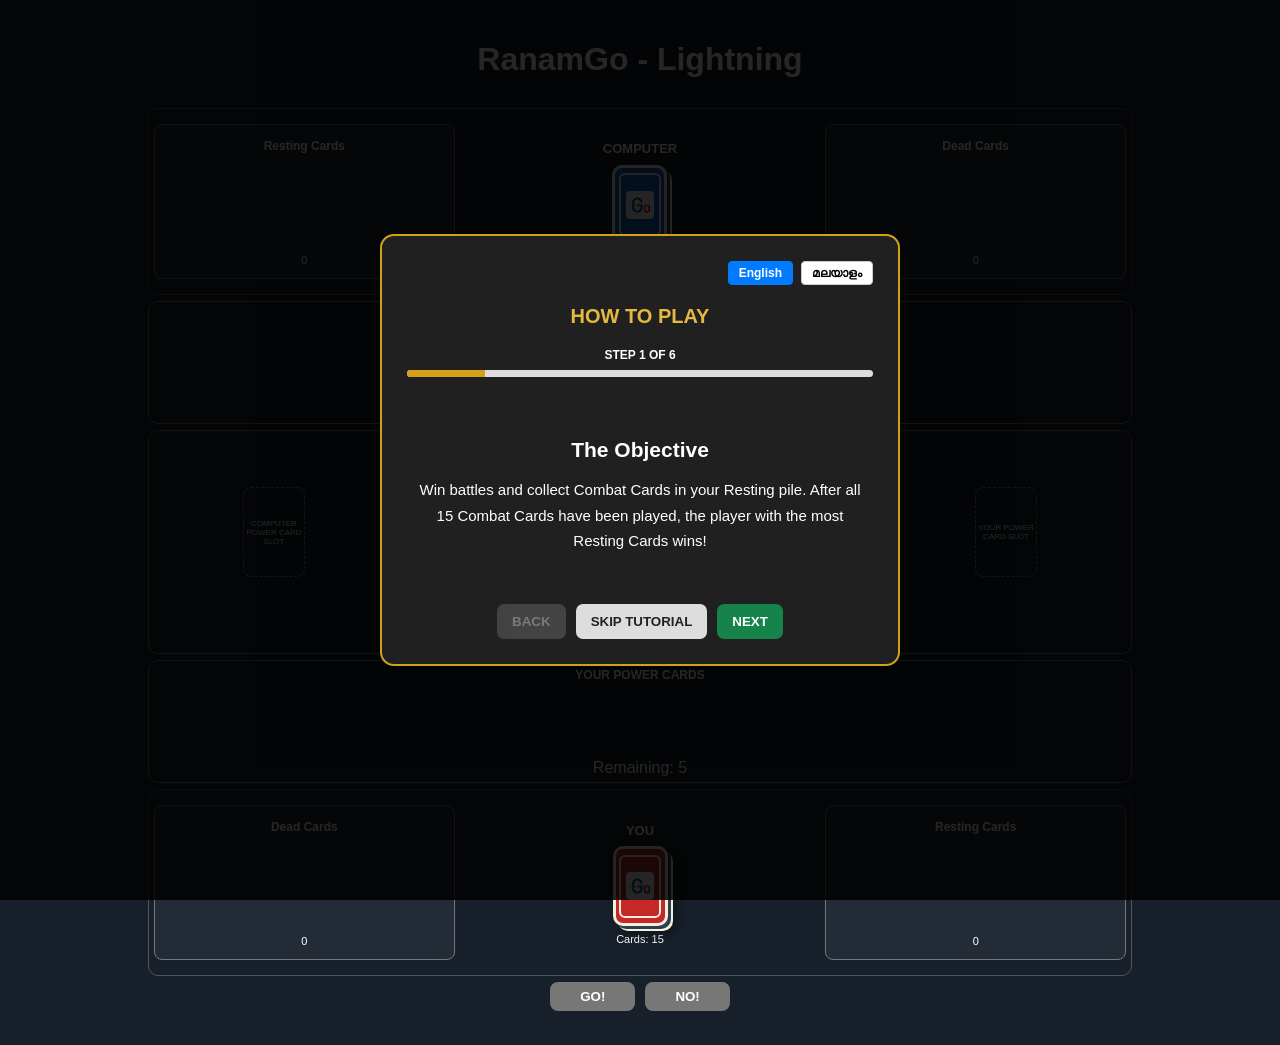
==== game.html @ a42178dd "Add updated game files via upload Updated animations and ui design" ====
<!doctype html>
<html lang="en">
  <head>
    <meta charset="UTF-8" />
    <meta name="viewport" content="width=device-width, initial-scale=1.0" />
    <link rel="icon" type="image/png" href="./public/ranamgo_logo_v3.0.png" />
    <title>Play game!</title>
    <link rel="stylesheet" href="game.css" />
  </head>
  <body>
    <main class="game-container">
      <h1>RanamGo - Lightning</h1>

      <section class="game-board">
        <!-- LAYER 1: COMPUTER COMBAT CARDS -->
        <section class="player-row computer-row">
          <div class="pile">
            <h4>Resting Cards</h4>
            <div id="computer-resting" class="pile-cards"></div>
            <span id="computer-resting-count">0</span>
          </div>

          <div class="deck-area">
            <h3>COMPUTER</h3>
            <div id="computer-cards" class="deck-container">
              <div class="card-back blue-back">
                <div class="card-back-pattern">
                  <img src="./public/ranamgo_logo_v3.0.png" alt="ranamGo" />
                </div>
              </div>
            </div>
            <span>Cards: <span id="computer-count">15</span></span>
          </div>

          <div class="pile">
            <h4>Dead Cards</h4>
            <div id="computer-dead" class="pile-cards"></div>
            <span id="computer-dead-count">0</span>
          </div>
        </section>

        <!-- LAYER 2: COMPUTER POWER CARDS -->
        <section class="power-row computer-power-row">
          <h3>COMPUTER POWER CARDS</h3>

          <div id="computer-power-cards" class="power-card-row">
            <!-- Five Power Cards will be created by JavaScript -->
          </div>

          <span>Remaining: <span id="computer-power-count">5</span></span>
        </section>

        <!-- LAYER 3: BATTLEFIELD -->
        <section class="battle-area">
          <h3>BATTLE FIELD</h3>

          <div class="battle-slots">
            <div class="card-slot" id="computer-power-slot">COMPUTER POWER CARD SLOT</div>

            <div class="card-slot" id="computer-slot">COMPUTER COMBAT CARD SLOT</div>

            <div class="card-slot" id="player-slot">YOUR POWER CARD SLOT</div>

            <div class="card-slot" id="player-power-slot">YOUR POWER CARD SLOT</div>
          </div>

          <div id="game-status">Ready to play</div>

        </section>

        <!-- LAYER 4: PLAYER POWER CARDS -->
        <section class="power-row player-power-row">
          <h3>YOUR POWER CARDS</h3>

          <div id="player-power-cards" class="power-card-row">
            <!-- Five Power Cards will be created by JavaScript -->
          </div>

          <span>Remaining: <span id="player-power-count">5</span></span>
        </section>

        <!-- LAYER 5: PLAYER COMBAT CARDS -->
        <section class="player-row human-row">
          <div class="pile">
            <h4>Dead Cards</h4>
            <div id="player-dead" class="pile-cards"></div>
            <span id="player-dead-count">0</span>
          </div>

          <div class="deck-area">
            <h3>YOU</h3>
            <div id="player-cards" class="deck-container">
              <div class="card-back red-back">
                <div class="card-back-pattern">
                  <img src="./public/ranamgo_logo_v3.0.png" alt="ranamGo" />
                </div>
              </div>
            </div>
            <span>Cards: <span id="player-count">15</span></span>
          </div>

          <div class="pile">
            <h4>Resting Cards</h4>
            <div id="player-resting" class="pile-cards"></div>
            <span id="player-resting-count">0</span>
          </div>
        </section>

        <!-- GO BUTTON -->
        <div class="go-area">
          <button id="go-button" disabled>GO!</button>
          <button id="no-button" disabled>NO!</button>
        </div>
      </section>
      <!-- <p id="game-status">Game is ready to be built.</p> -->
    </main>

    <!-- HOW TO PLAY TUTORIAL -->
    <div id="tutorial-modal" class="modal hidden">
      <div class="modal-content tutorial-content">
        <div class="lang-toggle">
          <button id="btn-en" class="active">English</button>
          <button id="btn-ml">മലയാളം</button>
        </div>
        <h2>HOW TO PLAY</h2>

        <div class="tutorial-progress">
          <span id="tutorial-step-count">STEP 1 OF 6</span>
          <div class="tutorial-progress-track">
            <div id="tutorial-progress-fill"></div>
          </div>
        </div>

        <div class="tutorial-step">
          <h3 id="tutorial-title">The Objective</h3>
          <p id="tutorial-description">
            Win battles and collect Combat Cards in your Resting pile. The
            player with the most Resting Cards wins!
          </p>
        </div>

        <div class="tutorial-buttons">
          <button id="tutorial-back-button" disabled>BACK</button>

          <button id="tutorial-skip-button">SKIP TUTORIAL</button>

          <button id="tutorial-next-button">NEXT</button>
        </div>
      </div>
    </div>

    <!-- INITIAL POWER CARD SELECTION MODAL -->
    <div id="power-selection-modal" class="modal hidden">
      <div class="modal-content power-selection-content">
        <h2>SELECT YOUR POWER CARD</h2>

        <p id="power-selection-message">
          Choose one card. You can reveal only one!
        </p>

        <div id="power-selection-cards" class="power-selection-cards">
          <!-- Five cards will be created by JavaScript -->
        </div>

        <button id="power-selection-close-button" disabled>START GAME</button>
      </div>
    </div>

    <!-- POWER ATTACK MODAL -->
    <div id="power-modal" class="modal hidden">
      <div class="modal-content">
        <h2>POWER ATTACK!</h2>

        <p id="power-message">Waiting for Power Cards...</p>

        <div class="power-battle-slots">
          <div class="power-player">
            <h3>COMPUTER</h3>
            <div id="modal-computer-power" class="modal-power-slot"></div>
          </div>

          <div class="power-player">
            <h3>YOU</h3>
            <div id="modal-player-power" class="modal-power-slot"></div>
          </div>
        </div>

        <button id="power-play-button">PLAY</button>
      </div>
    </div>

    <!-- GO / STOP PENALTY MODAL -->
    <div id="penalty-modal" class="modal hidden">
      <div class="modal-content penalty-content">
        <h2>PENALTY!</h2>

        <p>You touched the shared Power deck without declaring GO.</p>

        <p>
          The computer wins this battle. Both Combat Cards are moved to the
          computer's Resting pile.
        </p>

        <button id="penalty-close-button">CONTINUE</button>
      </div>
    </div>

    <!-- GAME OVER MODAL -->
    <div id="game-over-modal" class="modal hidden">
      <div class="modal-content game-over-content">
        <h2>GAME OVER!</h2>

        <h1 id="final-winner">YOU WIN!</h1>

        <div class="final-score">
          <!-- PLAYER RESULTS -->
          <div class="final-player">
            <h3 id="player-result-title">YOU</h3>

            <p>Resting Cards</p>
            <div id="final-player-resting">0</div>

            <p>Dead Cards</p>
            <div id="final-player-dead">0</div>
          </div>

          <!-- COMPUTER RESULTS -->
          <div class="final-player">
            <h3 id="computer-result-title">COMPUTER</h3>

            <p>Resting Cards</p>
            <div id="final-computer-resting">0</div>

            <p>Dead Cards</p>
            <div id="final-computer-dead">0</div>
          </div>
        </div>

        <!-- REMAINING POWER CARDS -->
        <div class="remaining-power">
          <h3>REMAINING POWER CARDS</h3>
          <div id="final-power-count">0</div>
        </div>

        <!-- PLAY AGAIN BUTTON -->
        <button id="play-again-button">PLAY AGAIN</button>
      </div>
    </div>

    <script src="cards.js"></script>
    <script src="game.js"></script>
  </body>
</html>
---- game.css ----
* {
    box-sizing: border-box;
}

body {
    margin: 0;
    padding: 20px;
    font-family: Arial, sans-serif;
    background: #17202b;
    color: white;
    font-family: "Montserrat", sans-serif;
}

.game-container {
    max-width: 1000px;
    margin: auto;
    text-align: center;
}

/* .game-board {
    width: 100%;
    height: 100dvh;
    padding: 8px;
    display: grid;
    grid-template-rows: minmax(0, 1fr) minmax(0, 1.2fr) minmax(0, 1fr) auto auto;
    gap: 6px;
    overflow: hidden;
} */

.game-board {
    width: 100%;
    min-height: 100dvh;
    padding: 8px;
    display: grid;
    grid-template-rows:
        minmax(0, 1fr) auto minmax(0, 1.2fr) auto minmax(0, 1fr) auto auto;
    gap: 6px;
}

/* Top and bottom player rows */
.player-row {
    display: grid;
    grid-template-columns: 1fr 1.2fr 1fr;
    align-items: center;
    justify-items: center;
    gap: 5px;
    min-height: 0;
    border: 1px solid #555;
    border-radius: 10px;
    padding: 5px;
}

/* Power Card rows */
.power-row {
    display: flex;
    flex-direction: column;
    align-items: center;
    justify-content: center;
    gap: 5px;
    min-width: 0;
    padding: 5px;
    border: 1px solid #777;
    border-radius: 10px;
}

.power-row h3 {
    margin: 2px;
    font-size: 12px;
}

.power-card-row {
    display: flex;
    justify-content: center;
    align-items: center;
    gap: 8px;
    width: 100%;
    min-height: 65px;
    flex-wrap: nowrap;
}

.deck-area,
.pile,
.power-area {
    display: flex;
    flex-direction: column;
    align-items: center;
    justify-content: center;
    text-align: center;
    gap: 4px;
    min-width: 0;
}

/* .player-area,
.battle-area {
    padding: 20px;
    border: 1px solid #526070;
    border-radius: 12px;
    background: #263545;
} */

.deck-area h3,
.power-area h3 {
    margin: 2px;
    font-size: 13px;
}


.pile h4 {
    margin: 2px;
    font-size: 12px;
}

/* .pile-cards {
    min-height: 18px;
} */

.pile span,
.deck-area span,
.power-area span {
    font-size: 11px;
}

.deck-container {
    display: flex;
    justify-content: center;
    align-items: center;
    cursor: pointer;
    min-height: 85px;
}

.card-zone {
    min-height: 100px;
    padding: 15px;
    border: 1px dashed #aab7c4;
    border-radius: 8px;
}

.battle-slots {
    display: flex;
    justify-content: center;
    gap: 20px;
    flex-wrap: wrap;
}

.card-slot {
    background: #17202b;
    width: 62px;
    height: 90px;
    border: 1px dashed #888;
    border-radius: 8px;
    display: flex;
    justify-content: center;
    align-items: center;
    font-size: 8px;
    text-align: center;
    overflow-wrap: break-word;
    word-break: break-word;
}

#game-status {
    margin-top: 25px;
    color: #f5d76e;
    font-weight: bold;
}

.power-card.game-card, .power-card {
    background-color: #d4a017;
    color: #000000;
    border-color: #fff2b2;
}

.card-back {
    position: relative;
    z-index: 10;
    width: 55px;
    height: 80px;
    flex-shrink: 0;
    border: 3px solid #f5f0dc;
    border-radius: 10px;
    display: flex;
    justify-content: center;
    align-items: center;
    box-shadow: 2px 3px 6px rgba(0, 0, 0, 0.4);
    font-size: 30px;
    font-weight: bold;
    color: #f5f0dc;
    /* Creates the stack effect automatically */
    box-shadow:
        3px 3px 0px 0px #2c3e50,
        /* First card layer offset */
        5px 5px 0px 0px #f5f0dc,
        /* Second card layer offset (border color) */
        8px 8px 12px rgba(0, 0, 0, 0.4);
    /* Drop shadow for depth */
}

.red-back {
    background: #c62828;
}

.blue-back {
    background: #1565c0;
}

.gold-back {
    background: #d4a017;
    color: #382600;
}

.card-back-pattern {
    width: 85%;
    height: 85%;
    border: 2px solid currentColor;
    border-radius: 6px;
    display: flex;
    justify-content: center;
    align-items: center;
    position: relative;
    z-index: 1;
}

.card-back-pattern img {
    width: 75%;
    height: auto;
    object-fit: contain;
}

/* Middle battle row */
.middle-row {
    display: grid;
    grid-template-columns: minmax(0, 1fr) 65px;
    align-items: stretch;
    gap: 6px;
    min-height: 0;
}

.battle-area,
.power-area {
    border: 1px solid #777;
    border-radius: 10px;
    padding: 6px;

}

.battle-area {
    display: flex;
    flex-direction: column;
    align-items: center;
    justify-content: center;
    min-width: 0;
    min-height: 0;
    padding: 6px;
    border: 1px solid #777;
    border-radius: 10px;
}

.battle-area h3 {
    margin: 2px 0 8px;
    font-size: 13px;
}

.battle-slots {
    display: flex;
    justify-content: space-around;
    align-items: center;
    gap: 6px;
    width: 100%;
}

.deck-empty {
    display: none;
}

/* Revealed cards */
.game-card {
    width: 55px;
    height: 80px;
    font-size: 9px;
    display: flex;
    align-items: center;
    justify-content: center;
    flex-direction: column;
    background-color: white;
    color: black;
    font-weight: 500;
}

/* Go button */
.go-area {
    display: flex;
    justify-content: center;
    gap: 10px;
}

#go-button, #no-button {
    padding: 7px 30px;
    border: none;
    border-radius: 8px;
    color: white;
    font-weight: bold;
    cursor: pointer;
}

#go-button {
    background: #16834a;
}

#no-button {
    background: #831616;
}

#go-button:disabled, #no-button:disabled {
    background: #777;
    cursor: not-allowed;
}

#game-status {
    text-align: center;
    font-size: 12px;
    padding: 3px;
}

.card-piles {
    display: flex;
    justify-content: space-around;
    gap: 20px;
    margin: 25px 0;
    flex-wrap: wrap;
}

.player-piles,
.computer-piles {
    flex: 1;
    min-width: 220px;
}

/* Pile Container - Resting and Dead */

.pile {
    border: 1px solid #777;
    border-radius: 8px;
    padding: 12px;
    margin: 10px 0;
    background: rgba(255, 255, 255, 0.05);
    /* max-width: 70px; */
    width: 100%;
}

.pile-cards {
    position: relative;
    display: flex;
    flex-wrap: wrap;
    gap: 5px;
    min-height: 30px;
    width: 55px;
    height: 75px;
    margin: 8px auto;
}

/* .pile-cards {
    position: relative;
    width: 55px;
    height: 75px;
    margin: 8px auto;
} */

/* .pile-card {
    position: absolute;
    inset: 0;
    width: 100%;
    height: 100%;
    border-radius: 6px;
    background: linear-gradient(135deg, #263b68, #14213d);
    border: 2px solid #d4af37;
    box-sizing: border-box;
    box-shadow:
        2px 2px 0 #777,
        4px 4px 0 #555;
    display: flex;
    align-items: center;
    justify-content: center;
} */

.pile-card {
    position: absolute;
    top: 0;
    left: 0;
    width: 55px;
    height: 75px;
    box-sizing: border-box;
    border-radius: 6px;
    overflow: hidden;
}


.pile-card img {
    width: 75%;
    height: 75%;
    object-fit: contain;
}

/* Add visible depth as cards accumulate */
.pile-card:nth-child(2) {
    box-shadow: 2px 2px 0 #777, 4px 4px 0 #555,
        6px 6px 0 #444;
}

.pile-card:nth-child(3) {
    box-shadow: 2px 2px 0 #777, 4px 4px 0 #555,
        6px 6px 0 #444, 8px 8px 0 #333;
}

/* Card-back pattern alignment */
.pile-card .card-back-pattern {
    width: 100%;
    height: 100%;
    display: flex;
    align-items: center;
    justify-content: center;
}

.pile-card .card-back-pattern img {
    display: block;
    width: 75%;
    height: 75%;
    object-fit: contain;
}


/* 
.pile-cards {
    
    width: 55px;
    height: 75px;
    margin: 8px auto;
} */

.pile p {
    margin-bottom: 0;
}


.modal {
    position: fixed;
    inset: 0;
    background: rgba(0, 0, 0, 0.85);
    display: flex;
    justify-content: center;
    align-items: center;
    z-index: 1000;
    padding: 12px;
}

.modal.hidden {
    display: none;
}

.modal-content {
    width: min(420px, 95vw);
    background: #202020;
    border: 2px solid #d4a017;
    border-radius: 14px;
    padding: 20px 12px;
    text-align: center;
}

.modal-content h2 {
    color: #e5b83f;
    font-size: 20px;
}

.power-battle-slots {
    display: flex;
    justify-content: space-around;
    gap: 15px;
    margin: 20px 0;
}

.power-player {
    display: flex;
    flex-direction: column;
    align-items: center;
    gap: 10px;
}

.modal-power-slot {
    width: 90px;
    height: 130px;
    border: 1px dashed #d4a017;
    border-radius: 9px;
    display: flex;
    justify-content: center;
    align-items: center;
}

.modal-power-slot .game-card {
    width: 80px;
    height: 116px;
}

#power-play-button {
    padding: 10px 35px;
    border: none;
    border-radius: 8px;
    background: #d4a017;
    color: #222;
    font-weight: bold;
    cursor: pointer;
}

.penalty-content h2 {
    color: #ff5252;
}

.penalty-content p {
    line-height: 1.5;
    font-size: 14px;
}


/* Game over modal */
.game-over-content {
    width: 90%;
    max-width: 500px;
    max-height: 90vh;
    overflow-y: auto;
    text-align: center;
    padding: 20px;
}

.game-over-content h2 {
    margin-bottom: 10px;
}

#final-winner {
    margin: 10px 0 20px;
    color: #d4af37;
}

.final-score {
    display: grid;
    grid-template-columns: 1fr 1fr;
    gap: 12px;
}

.final-player {
    background: rgba(128, 128, 128, 0.15);
    border-radius: 10px;
    padding: 12px;
}

.final-player h3 {
    font-size: 14px;
}

.final-player p {
    margin: 12px 0 3px;
    font-size: 13px;
}

.final-player div {
    font-size: 24px;
    font-weight: bold;
}

.remaining-power {
    margin-top: 20px;
}

#final-power-count {
    font-size: 28px;
    font-weight: bold;
    margin-top: 5px;
}

#play-again-button {
    margin-top: 22px;
    padding: 12px 28px;
    border: none;
    border-radius: 8px;
    background: #d4af37;
    color: #222;
    font-weight: bold;
    font-size: 16px;
    cursor: pointer;
}

#play-again-button:hover {
    opacity: 0.85;
}


/* Card movement towards a collection pile */
.moving-card {
    position: fixed !important;
    z-index: 9999 !important;
    margin: 0 !important;
    pointer-events: none;
    transition:
        left 0.65s ease-in-out,
        top 0.65s ease-in-out,
        width 0.65s ease-in-out,
        height 0.65s ease-in-out;
}


/* INITIAL POWER CARD SELECTION */

.power-selection-content {
    width: min(550px, 95vw);
}

.power-selection-cards {
    display: flex;
    justify-content: center;
    align-items: center;
    gap: 10px;
    margin: 25px 0;
}

.power-choice-card {
    width: 65px;
    height: 95px;
    flex-shrink: 0;
    border: 3px solid #f5f0dc;
    border-radius: 9px;
    background: #d4a017;
    color: #222;
    display: flex;
    justify-content: center;
    align-items: center;
    text-align: center;
    font-weight: bold;
    font-size: 12px;
    cursor: pointer;
    box-shadow: 2px 3px 6px rgba(0, 0, 0, 0.4);
    transition: transform 0.25s;
}

.power-choice-card:hover:not(.disabled) {
    transform: translateY(-6px);
}

.power-choice-card.disabled {
    opacity: 0.4;
    cursor: not-allowed;
}

.power-choice-card.revealed {
    background: #fff2b2;
    border-color: #d4a017;
    cursor: default;
}

#power-selection-close-button {
    padding: 10px 30px;
    border: none;
    border-radius: 8px;
    background: #16834a;
    color: white;
    font-weight: bold;
    cursor: pointer;
}

#power-selection-close-button:disabled {
    background: #777;
    cursor: not-allowed;
}


/* MAIN PLAYGROUND POWER CARDS */

.power-row-card {
    width: 42px;
    height: 62px;
    flex-shrink: 0;
    border: 2px solid #f5f0dc;
    border-radius: 7px;
    background: #d4a017;
    color: #222;
    display: flex;
    justify-content: center;
    align-items: center;
    font-size: 8px;
    font-weight: bold;
    cursor: pointer;
}

.power-row-card:hover {
    transform: scale(1.1);
    transition: all 0.2s linear;
}

.power-row-card.used {
    visibility: hidden;
}


/* HOW TO PLAY TUTORIAL */

.lang-toggle {
    display: flex;
    gap: 8px;
    margin-bottom: 20px;
    justify-content: end;
}

.lang-toggle button {
    padding: 4px 10px;
    /* Made padding smaller */
    font-size: 12px;
    /* Reduced font size */
    border: 1px solid #ccc;
    background: #fff;
    cursor: pointer;
    border-radius: 4px;
    font-weight: bold;
    transition: all 0.2s ease;
}

.lang-toggle button.active {
    background: #007bff;
    color: #fff;
    border-color: #007bff;
}

.tutorial-content {
    width: min(520px, 94vw);
    text-align: center;
    padding: 25px;
}

.tutorial-progress {
    margin: 20px 0;
}

#tutorial-step-count {
    display: block;
    font-size: 12px;
    margin-bottom: 8px;
    font-weight: bold;
}

.tutorial-progress-track {
    width: 100%;
    height: 7px;
    background: #ddd;
    border-radius: 10px;
    overflow: hidden;
}

#tutorial-progress-fill {
    width: 16.66%;
    height: 100%;
    background: #d4a017;
    transition: width 0.3s ease;
}

.tutorial-step {
    min-height: 150px;
    padding: 20px 10px;
}

.tutorial-step h3 {
    font-size: 21px;
    margin-bottom: 15px;
}

.tutorial-step p {
    font-size: 15px;
    line-height: 1.7;
}

.tutorial-buttons {
    display: flex;
    justify-content: center;
    align-items: center;
    flex-wrap: wrap;
    gap: 10px;
    margin-top: 15px;
}

.tutorial-buttons button {
    padding: 10px 15px;
    border: none;
    border-radius: 7px;
    cursor: pointer;
    font-weight: bold;
}

#tutorial-back-button {
    background: #777;
    color: white;
}

#tutorial-next-button {
    background: #16834a;
    color: white;
}

#tutorial-skip-button {
    background: #ddd;
    color: #222;
}

.tutorial-buttons button:disabled {
    opacity: 0.4;
    cursor: not-allowed;
}


/* Combat card reveal animation */
@keyframes cardFlip {
    0% {
        transform: perspective(800px) rotateY(90deg) scale(0.9);
        opacity: 0;
    }

    60% {
        transform: perspective(800px) rotateY(-10deg) scale(1.03);
        opacity: 1;
    }

    100% {
        transform: perspective(800px) rotateY(0deg) scale(1);
        opacity: 1;
    }
}

.game-card.reveal-animation {
    animation: cardFlip 0.5s ease-out both;
    transform-style: preserve-3d;
}


/* Small screens */
@media (max-width: 600px) {
    .game-board {
        padding: 4px;
        gap: 4px;
    }

    .player-row {
        padding: 3px;
        gap: 2px;
    }

    .card-back {
        width: 46px;
        height: 68px;
    }

    .deck-container {
        min-height: 72px;
    }

    .card-slot {
        width: 52px;
        height: 76px;
    }

    .game-card {
        width: 46px;
        height: 68px;
    }

    .middle-row {
        grid-template-columns: minmax(0, 1fr) 55px;
        gap: 3px;
    }

    .pile h4,
    .deck-area h3,
    .power-area h3 {
        font-size: 10px;
    }
}
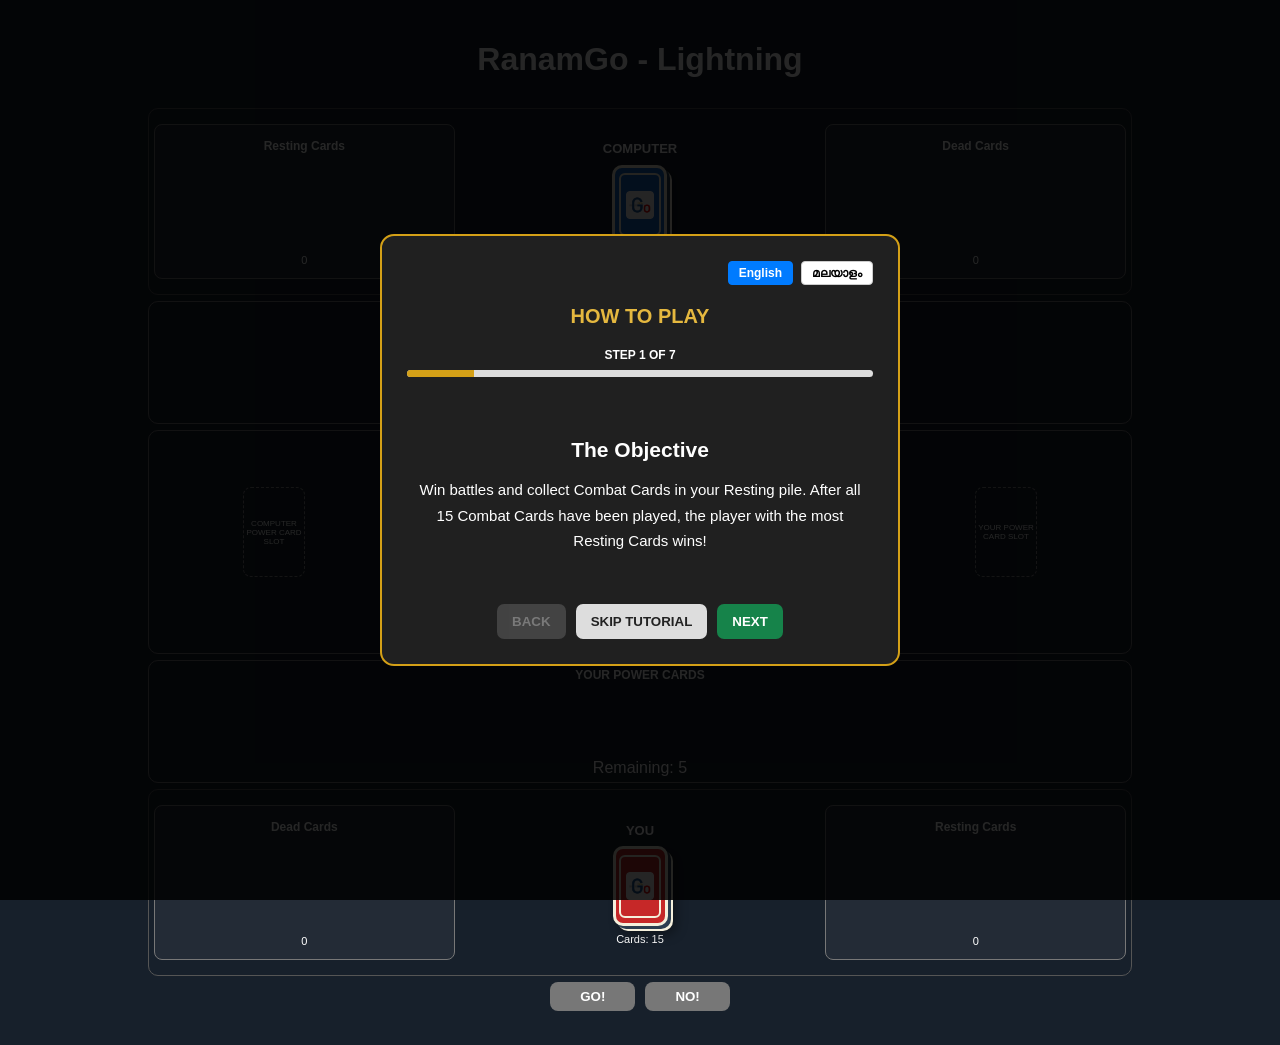
==== commit 6c13dfed: "Add files via upload" ====
--- a/game.html
+++ b/game.html
@@ -244,6 +244,7 @@
 
         <!-- PLAY AGAIN BUTTON -->
         <button id="play-again-button">PLAY AGAIN</button>
+        <a href="https://docs.google.com/forms/d/e/1FAIpQLSepD5z3Kp5ancSZblmBYC_XOMTyLwGGI173fUWOsmF3MMaWdw/viewform?usp=publish-editor" id="feedback-button">SEND FEEDBACK</a>
       </div>
     </div>
 
--- a/game.css
+++ b/game.css
@@ -573,7 +573,7 @@
     margin-top: 5px;
 }
 
-#play-again-button {
+#play-again-button, #feedback-button {
     margin-top: 22px;
     padding: 12px 28px;
     border: none;
@@ -585,7 +585,12 @@
     cursor: pointer;
 }
 
-#play-again-button:hover {
+#feedback-button {
+    text-decoration: none;
+}
+
+
+#play-again-button:hover, #feedback-button:hover {
     opacity: 0.85;
 }
 
@@ -604,6 +609,20 @@
 }
 
 
+.moving-deck-card {
+    position: fixed !important;
+    z-index: 9999 !important;
+    margin: 0 !important;
+    pointer-events: none;
+
+    transition:
+        left 0.65s ease-in-out,
+        top 0.65s ease-in-out,
+        width 0.65s ease-in-out,
+        height 0.65s ease-in-out;
+}
+
+
 /* INITIAL POWER CARD SELECTION */
 
 .power-selection-content {
@@ -693,6 +712,11 @@
 
 .power-row-card.used {
     visibility: hidden;
+}
+
+.power-row-card.empty {
+    visibility: hidden;
+    pointer-events: none;
 }
 
 
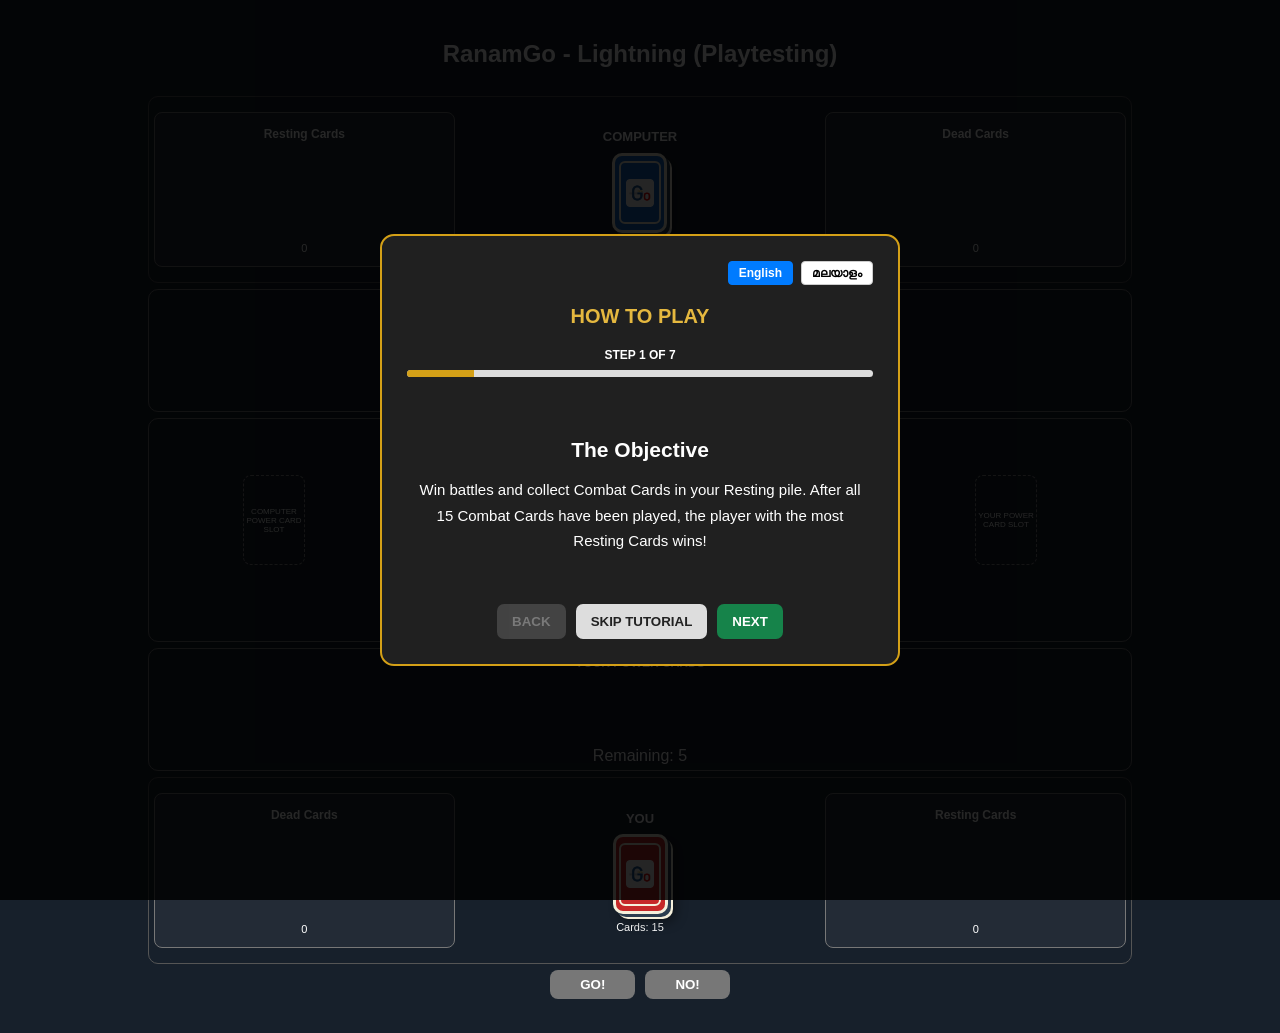
==== commit 4f238f5a: "Add updated index and game files via upload" ====
--- a/game.html
+++ b/game.html
@@ -9,7 +9,7 @@
   </head>
   <body>
     <main class="game-container">
-      <h1>RanamGo - Lightning</h1>
+      <h2>RanamGo - Lightning (Playtesting)</h2>
 
       <section class="game-board">
         <!-- LAYER 1: COMPUTER COMBAT CARDS -->
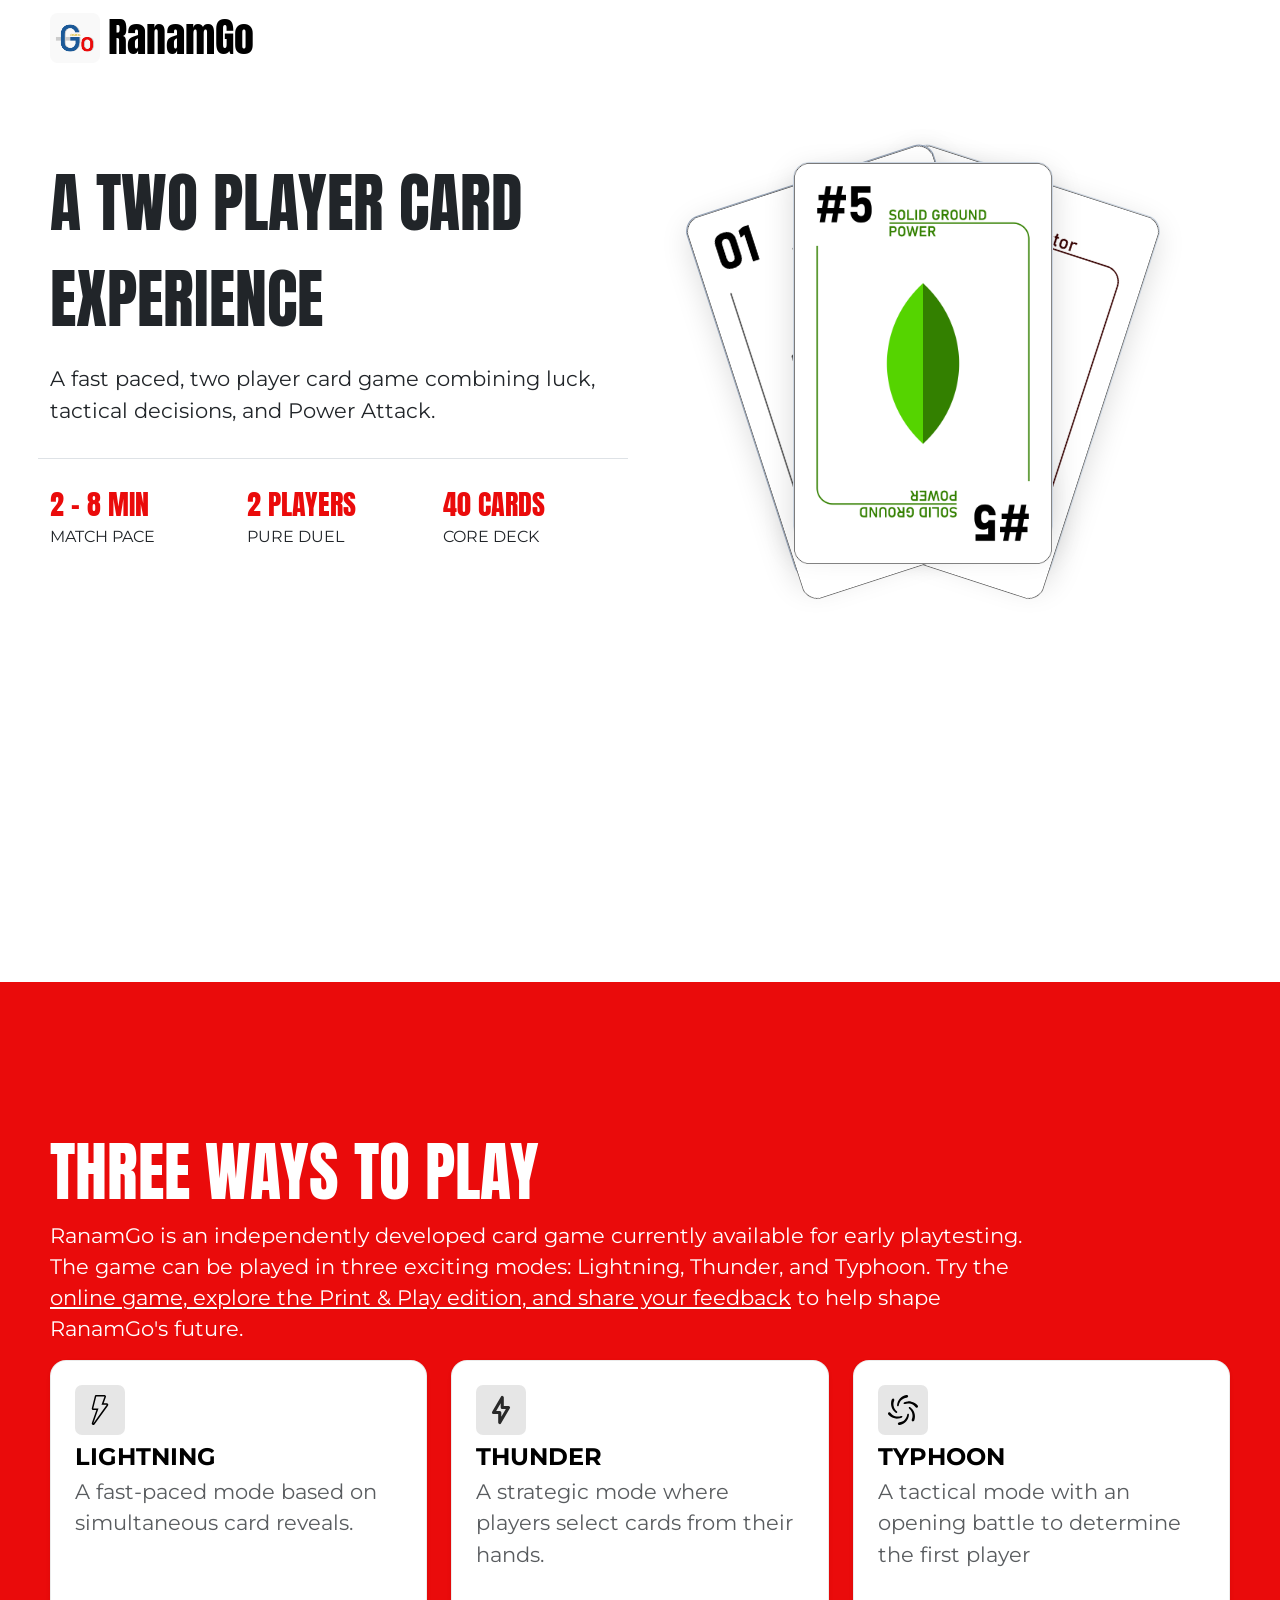
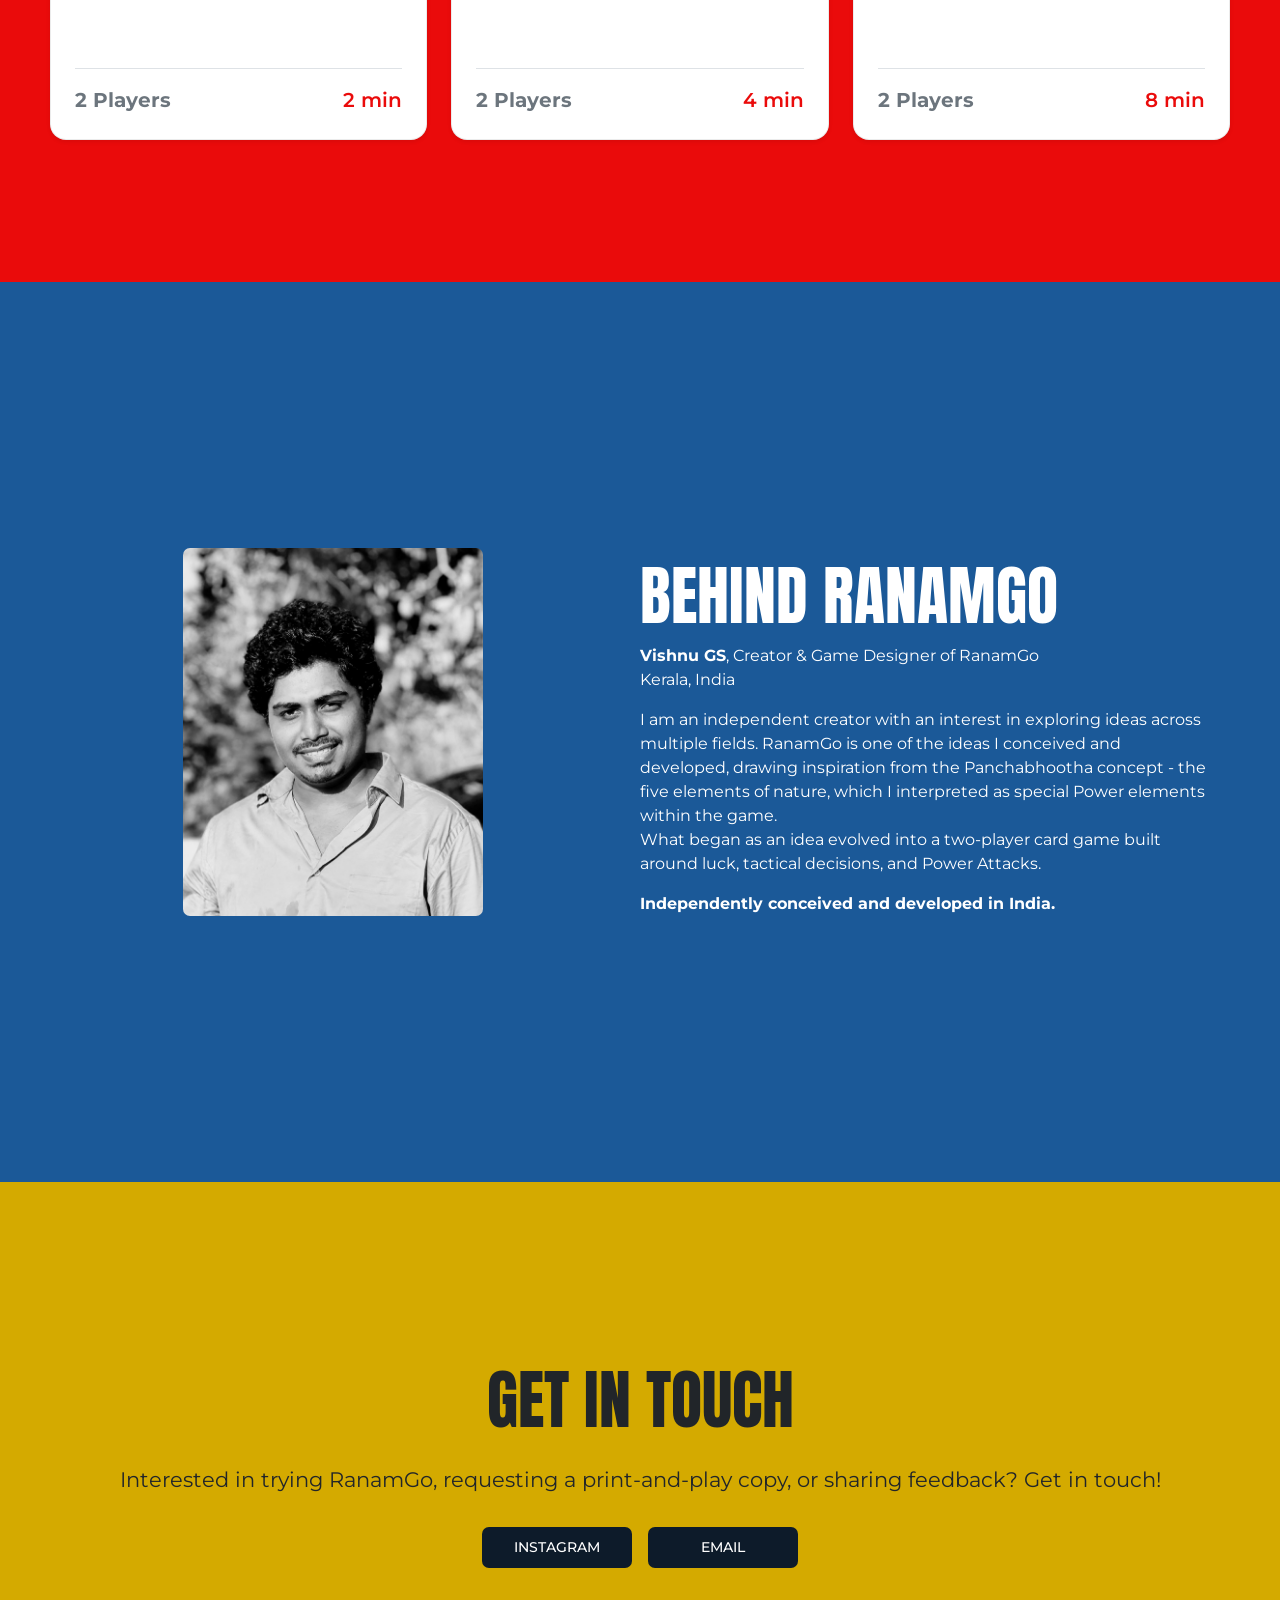
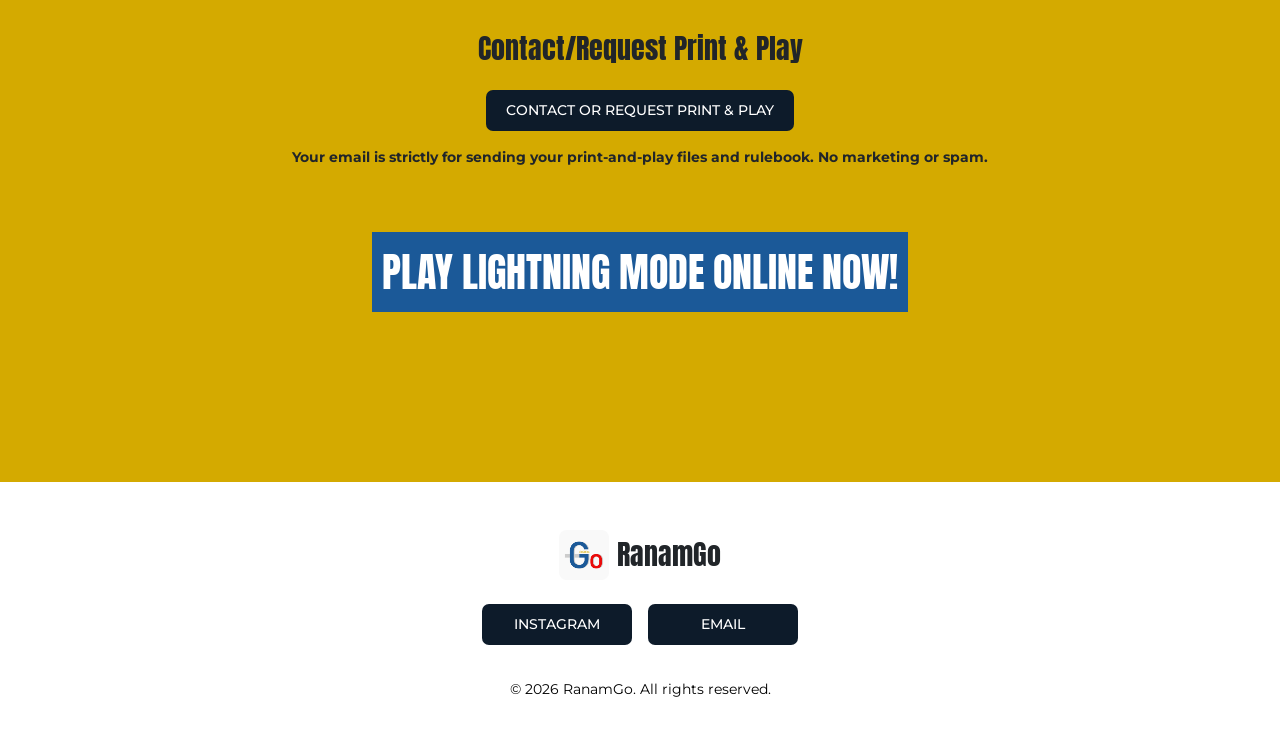
==== commit 2c2aec6f: "Upgrade modes section and add new styles" ====
--- a/game.html
+++ b/game.html
@@ -4,251 +4,351 @@
     <meta charset="UTF-8" />
     <meta name="viewport" content="width=device-width, initial-scale=1.0" />
     <link rel="icon" type="image/png" href="./public/ranamgo_logo_v3.0.png" />
-    <title>Play game!</title>
-    <link rel="stylesheet" href="game.css" />
+    <link rel="preconnect" href="https://fonts.googleapis.com" />
+    <link rel="preconnect" href="https://fonts.gstatic.com" crossorigin />
+    <link
+      href="https://fonts.googleapis.com/css2?family=Anton&family=Montserrat:ital,wght@0,100..900;1,100..900&display=swap"
+      rel="stylesheet" />
+    <!-- Updated to stable Bootstrap 5.3.3 -->
+    <link
+      href="https://cdn.jsdelivr.net/npm/bootstrap@5.3.3/dist/css/bootstrap.min.css"
+      rel="stylesheet"
+      integrity="sha384-QWTKZyjpPEjISv5WaRU9OFeRpok6YctnYmDr5pNlyT2bRjXh0JMhjY6hW+ALEwIH"
+      crossorigin="anonymous" />
+    <link rel="stylesheet" href="style.css" />
+    <title>RanamGo</title>
   </head>
   <body>
-    <main class="game-container">
-      <h2>RanamGo - Lightning (Playtesting)</h2>
-
-      <section class="game-board">
-        <!-- LAYER 1: COMPUTER COMBAT CARDS -->
-        <section class="player-row computer-row">
-          <div class="pile">
-            <h4>Resting Cards</h4>
-            <div id="computer-resting" class="pile-cards"></div>
-            <span id="computer-resting-count">0</span>
-          </div>
-
-          <div class="deck-area">
-            <h3>COMPUTER</h3>
-            <div id="computer-cards" class="deck-container">
-              <div class="card-back blue-back">
-                <div class="card-back-pattern">
-                  <img src="./public/ranamgo_logo_v3.0.png" alt="ranamGo" />
-                </div>
-              </div>
-            </div>
-            <span>Cards: <span id="computer-count">15</span></span>
-          </div>
-
-          <div class="pile">
-            <h4>Dead Cards</h4>
-            <div id="computer-dead" class="pile-cards"></div>
-            <span id="computer-dead-count">0</span>
-          </div>
-        </section>
-
-        <!-- LAYER 2: COMPUTER POWER CARDS -->
-        <section class="power-row computer-power-row">
-          <h3>COMPUTER POWER CARDS</h3>
-
-          <div id="computer-power-cards" class="power-card-row">
-            <!-- Five Power Cards will be created by JavaScript -->
-          </div>
-
-          <span>Remaining: <span id="computer-power-count">5</span></span>
-        </section>
-
-        <!-- LAYER 3: BATTLEFIELD -->
-        <section class="battle-area">
-          <h3>BATTLE FIELD</h3>
-
-          <div class="battle-slots">
-            <div class="card-slot" id="computer-power-slot">COMPUTER POWER CARD SLOT</div>
-
-            <div class="card-slot" id="computer-slot">COMPUTER COMBAT CARD SLOT</div>
-
-            <div class="card-slot" id="player-slot">YOUR POWER CARD SLOT</div>
-
-            <div class="card-slot" id="player-power-slot">YOUR POWER CARD SLOT</div>
-          </div>
-
-          <div id="game-status">Ready to play</div>
-
-        </section>
-
-        <!-- LAYER 4: PLAYER POWER CARDS -->
-        <section class="power-row player-power-row">
-          <h3>YOUR POWER CARDS</h3>
-
-          <div id="player-power-cards" class="power-card-row">
-            <!-- Five Power Cards will be created by JavaScript -->
-          </div>
-
-          <span>Remaining: <span id="player-power-count">5</span></span>
-        </section>
-
-        <!-- LAYER 5: PLAYER COMBAT CARDS -->
-        <section class="player-row human-row">
-          <div class="pile">
-            <h4>Dead Cards</h4>
-            <div id="player-dead" class="pile-cards"></div>
-            <span id="player-dead-count">0</span>
-          </div>
-
-          <div class="deck-area">
-            <h3>YOU</h3>
-            <div id="player-cards" class="deck-container">
-              <div class="card-back red-back">
-                <div class="card-back-pattern">
-                  <img src="./public/ranamgo_logo_v3.0.png" alt="ranamGo" />
-                </div>
-              </div>
-            </div>
-            <span>Cards: <span id="player-count">15</span></span>
-          </div>
-
-          <div class="pile">
-            <h4>Resting Cards</h4>
-            <div id="player-resting" class="pile-cards"></div>
-            <span id="player-resting-count">0</span>
-          </div>
-        </section>
-
-        <!-- GO BUTTON -->
-        <div class="go-area">
-          <button id="go-button" disabled>GO!</button>
-          <button id="no-button" disabled>NO!</button>
-        </div>
-      </section>
-      <!-- <p id="game-status">Game is ready to be built.</p> -->
-    </main>
-
-    <!-- HOW TO PLAY TUTORIAL -->
-    <div id="tutorial-modal" class="modal hidden">
-      <div class="modal-content tutorial-content">
-        <div class="lang-toggle">
-          <button id="btn-en" class="active">English</button>
-          <button id="btn-ml">മലയാളം</button>
-        </div>
-        <h2>HOW TO PLAY</h2>
-
-        <div class="tutorial-progress">
-          <span id="tutorial-step-count">STEP 1 OF 6</span>
-          <div class="tutorial-progress-track">
-            <div id="tutorial-progress-fill"></div>
-          </div>
-        </div>
-
-        <div class="tutorial-step">
-          <h3 id="tutorial-title">The Objective</h3>
-          <p id="tutorial-description">
-            Win battles and collect Combat Cards in your Resting pile. The
-            player with the most Resting Cards wins!
-          </p>
-        </div>
-
-        <div class="tutorial-buttons">
-          <button id="tutorial-back-button" disabled>BACK</button>
-
-          <button id="tutorial-skip-button">SKIP TUTORIAL</button>
-
-          <button id="tutorial-next-button">NEXT</button>
-        </div>
-      </div>
-    </div>
-
-    <!-- INITIAL POWER CARD SELECTION MODAL -->
-    <div id="power-selection-modal" class="modal hidden">
-      <div class="modal-content power-selection-content">
-        <h2>SELECT YOUR POWER CARD</h2>
-
-        <p id="power-selection-message">
-          Choose one card. You can reveal only one!
+    <header class="side-padding">
+      <!-- As a link -->
+      <nav class="navbar fg-2">
+        <div>
+          <a class="navbar-brand d-flex align-items-stretch gap-2" href="/">
+            <img
+              src="/public/ranamgo_logo_v3.0.png"
+              alt="RanamGo"
+              class="logo"
+              width="70"
+              height="70" />
+            <h1>RanamGo</h1>
+          </a>
+        </div>
+      </nav>
+    </header>
+
+    <!-- Banner -->
+    <section class="section side-padding">
+      <div class="row w-100 d-flex align-items-center">
+        <div class="col-md-12 col-lg-6">
+          <div class="d-flex flex-column gap-3">
+            <div class="main-heading text-center text-lg-start">
+              a two player card experience
+            </div>
+            <p class="text-center text-lg-start">
+              A fast paced, two player card game combining luck, tactical
+              decisions, and Power Attack.
+            </p>
+            <div
+              class="row border-top pt-4 text-center text-lg-start gap-lg-0 gap-4">
+              <div class="col-lg-4 col-md-12 col-sm-12">
+                <div
+                  class="fs-3 anton text-uppercase"
+                  style="color: var(--primary-color)">
+                  2 - 8 min
+                </div>
+                <div class="mont text-uppercase">match pace</div>
+              </div>
+              <div class="col-lg-4 col-md-12 col-sm-12">
+                <div
+                  class="fs-3 anton text-uppercase"
+                  style="color: var(--primary-color)">
+                  2 players
+                </div>
+                <div class="mont text-uppercase">pure duel</div>
+              </div>
+              <div class="col-lg-4 col-md-12 col-sm-12">
+                <div
+                  class="fs-3 anton text-uppercase"
+                  style="color: var(--primary-color)">
+                  40 cards
+                </div>
+                <div class="mont text-uppercase">core deck</div>
+              </div>
+            </div>
+          </div>
+        </div>
+        <div class="col-md-12 col-lg-6">
+          <div class="card-stack">
+            <div class="card bottom-card">
+              <img
+                src="./public/destructor_card.png"
+                alt="RanamGo - 2 player card game lightning card" />
+            </div>
+
+            <!-- Middle Card (Rotated Left) -->
+            <div class="card middle-card">
+              <img
+                src="./public/normal_card.png"
+                alt="RanamGo - 2 player card game lightning card" />
+            </div>
+
+            <!-- Top Card (Vertical) -->
+            <div class="card top-card">
+              <img
+                src="./public/power_card.png"
+                alt="RanamGo - 2 player card game lightning card" />
+            </div>
+          </div>
+        </div>
+      </div>
+    </section>
+
+    <!-- Game modes -->
+    <section
+      class="section side-padding py-5 text-white d-flex align-items-center"
+      style="background-color: var(--primary-color)">
+      <div class="flex-column gap-3">
+        <div class="main-heading text-lg-start text-center">three ways to play</div>
+        <p class="text-center text-lg-start" style="max-width: 1000px">
+          RanamGo is an independently developed card game currently available
+          for early playtesting. The game can be played in three exciting modes:
+          Lightning, Thunder, and Typhoon. Try the
+          <a
+             href="#contact-section" style="color: white;">online game, explore the Print & Play edition, and share your
+            feedback</a
+          >
+          to help shape RanamGo's future.
         </p>
-
-        <div id="power-selection-cards" class="power-selection-cards">
-          <!-- Five cards will be created by JavaScript -->
-        </div>
-
-        <button id="power-selection-close-button" disabled>START GAME</button>
-      </div>
-    </div>
-
-    <!-- POWER ATTACK MODAL -->
-    <div id="power-modal" class="modal hidden">
-      <div class="modal-content">
-        <h2>POWER ATTACK!</h2>
-
-        <p id="power-message">Waiting for Power Cards...</p>
-
-        <div class="power-battle-slots">
-          <div class="power-player">
-            <h3>COMPUTER</h3>
-            <div id="modal-computer-power" class="modal-power-slot"></div>
-          </div>
-
-          <div class="power-player">
-            <h3>YOU</h3>
-            <div id="modal-player-power" class="modal-power-slot"></div>
-          </div>
-        </div>
-
-        <button id="power-play-button">PLAY</button>
-      </div>
-    </div>
-
-    <!-- GO / STOP PENALTY MODAL -->
-    <div id="penalty-modal" class="modal hidden">
-      <div class="modal-content penalty-content">
-        <h2>PENALTY!</h2>
-
-        <p>You touched the shared Power deck without declaring GO.</p>
-
-        <p>
-          The computer wins this battle. Both Combat Cards are moved to the
-          computer's Resting pile.
-        </p>
-
-        <button id="penalty-close-button">CONTINUE</button>
-      </div>
-    </div>
-
-    <!-- GAME OVER MODAL -->
-    <div id="game-over-modal" class="modal hidden">
-      <div class="modal-content game-over-content">
-        <h2>GAME OVER!</h2>
-
-        <h1 id="final-winner">YOU WIN!</h1>
-
-        <div class="final-score">
-          <!-- PLAYER RESULTS -->
-          <div class="final-player">
-            <h3 id="player-result-title">YOU</h3>
-
-            <p>Resting Cards</p>
-            <div id="final-player-resting">0</div>
-
-            <p>Dead Cards</p>
-            <div id="final-player-dead">0</div>
-          </div>
-
-          <!-- COMPUTER RESULTS -->
-          <div class="final-player">
-            <h3 id="computer-result-title">COMPUTER</h3>
-
-            <p>Resting Cards</p>
-            <div id="final-computer-resting">0</div>
-
-            <p>Dead Cards</p>
-            <div id="final-computer-dead">0</div>
-          </div>
-        </div>
-
-        <!-- REMAINING POWER CARDS -->
-        <div class="remaining-power">
-          <h3>REMAINING POWER CARDS</h3>
-          <div id="final-power-count">0</div>
-        </div>
-
-        <!-- PLAY AGAIN BUTTON -->
-        <button id="play-again-button">PLAY AGAIN</button>
-        <a href="https://docs.google.com/forms/d/e/1FAIpQLSepD5z3Kp5ancSZblmBYC_XOMTyLwGGI173fUWOsmF3MMaWdw/viewform?usp=publish-editor" id="feedback-button">SEND FEEDBACK</a>
-      </div>
-    </div>
-
-    <script src="cards.js"></script>
-    <script src="game.js"></script>
+        <div class="row g-4">
+          <!-- Card Item 1 -->
+          <div class="col-12 col-md-4">
+            <div class="custom-card p-4 shadow-sm h-100">
+              <div class="d-flex flex-column h-100 justify-content-between">
+                <div>
+                  <img
+                    class="mode-icon mb-2"
+                    src="./public/lightning-icon.svg"
+                    alt="RanamGo - a 2 player game - lightning mode" />
+                  <h4 class="fw-bold mb-1 text-black text-uppercase">
+                    Lightning
+                  </h4>
+                  <p class="text-muted mb-0">
+                    A fast-paced mode based on simultaneous card reveals.
+                  </p>
+                </div>
+                <div
+                  class="d-flex justify-content-between align-items-center pt-3 border-top text-secondary small">
+                  <span class="fw-bold fs-5">2 Players</span>
+                  <span
+                    class="fw-semibold fs-5"
+                    style="color: var(--primary-color)"
+                    >2 min</span
+                  >
+                </div>
+              </div>
+            </div>
+          </div>
+
+          <!-- Card Item 2 -->
+          <div class="col-12 col-md-4">
+            <div class="custom-card p-4 shadow-sm h-100">
+              <div class="d-flex flex-column h-100 justify-content-between">
+                <div>
+                  <img
+                    class="mode-icon mb-2"
+                    src="./public/thunder-icon.svg"
+                    alt="RanamGo - a 2 player game - thunder mode" />
+                  <h4 class="fw-bold mb-1 text-black text-uppercase">
+                    Thunder
+                  </h4>
+                  <p class="text-muted mb-0">
+                    A strategic mode where players select cards from their
+                    hands.
+                  </p>
+                </div>
+                <div
+                  class="d-flex justify-content-between align-items-center pt-3 border-top text-secondary small">
+                  <span class="fw-bold fs-5">2 Players</span>
+                  <span
+                    class="fw-semibold fs-5"
+                    style="color: var(--primary-color)"
+                    >4 min</span
+                  >
+                </div>
+              </div>
+            </div>
+          </div>
+
+          <!-- Card Item 3 -->
+          <div class="col-12 col-md-4">
+            <div class="custom-card p-4 shadow-sm h-100">
+              <div class="d-flex flex-column h-100 justify-content-between">
+                <div>
+                  <img
+                    class="mode-icon mb-2"
+                    src="./public/typhoon-icon.svg"
+                    alt="RanamGo - a 2 player game - typhoon mode" />
+                  <h4 class="fw-bold mb-1 text-black text-uppercase">
+                    Typhoon
+                  </h4>
+                  <p class="text-muted mb-0">
+                    A tactical mode with an opening battle to determine the
+                    first player
+                  </p>
+                </div>
+                <div
+                  class="d-flex justify-content-between align-items-center pt-3 border-top text-secondary small">
+                  <span class="fw-bold fs-5">2 Players</span>
+                  <span
+                    class="fw-semibold fs-5"
+                    style="color: var(--primary-color)"
+                    >8 min</span
+                  >
+                </div>
+              </div>
+            </div>
+          </div>
+        </div>
+      </div>
+    </section>
+
+    <!-- Creator Section -->
+    <section
+      class="section side-padding py-5 text-white d-flex align-items-center"
+      style="background-color: var(--secondary-color)">
+      <div class="d-flex flex-column gap-3">
+        <div class="row g-4 w-100">
+          <div class="col-lg-6 col-md-12 d-flex justify-content-center">
+            <img
+              src="./public/vishnu-creator-designer-ranamgo.jpg"
+              style="width: 300px; border-radius: 7px; object-fit: cover"
+              alt="RanamGo - 2 player game - creator and designer - vishnu" />
+          </div>
+          <div class="col-lg-6 col-md-12 text-center text-lg-start">
+            <div class="main-heading">behind ranamgo</div>
+
+            <div class="mb-3">
+              <div>
+                <span class="fw-bold">Vishnu GS</span>,
+                <span>Creator & Game Designer of RanamGo</span>
+              </div>
+              <div>Kerala, India</div>
+            </div>
+
+            <div>
+              I am an independent creator with an interest in exploring ideas
+              across multiple fields. RanamGo is one of the ideas I conceived
+              and developed, drawing inspiration from the Panchabhootha concept
+              - the five elements of nature, which I interpreted as special
+              Power elements within the game.
+            </div>
+
+            <div>
+              What began as an idea evolved into a two-player card game built
+              around luck, tactical decisions, and Power Attacks.
+            </div>
+
+            <div class="fw-bold mt-3">
+              Independently conceived and developed in India.
+            </div>
+          </div>
+        </div>
+      </div>
+    </section>
+
+    <!-- Contanct Section -->
+    <section
+      class="section side-padding py-5 d-flex flex-column gap-3 align-items-center justify-content-center"
+      style="background-color: var(--tertiary-color)" id="contact-section">
+      <div class="main-heading text-center">get in touch</div>
+      <p class="text-center text-lg-start">
+        Interested in trying RanamGo, requesting a print-and-play copy, or
+        sharing feedback? Get in touch!
+      </p>
+
+      <!-- Buttons side-by-side and responsive -->
+      <div
+        class="d-flex flex-row gap-3 align-items-center justify-content-center flex-wrap">
+        <a
+          href="https://www.instagram.com/ranamgo"
+          target="_blank"
+          class="text-decoration-none">
+          <button class="contact-btn">instagram</button>
+        </a>
+        <a
+          href="mailto:ranamgo.game@gmail.com"
+          target="_blank"
+          class="text-decoration-none">
+          <button class="contact-btn">email</button>
+        </a>
+      </div>
+
+      <div class="d-flex flex-column gap-3 mt-5 align-items-center">
+        <h3>Contact/Request Print & Play</h3>
+        <a
+          target="_blank"
+          href="https://docs.google.com/forms/d/e/1FAIpQLSepD5z3Kp5ancSZblmBYC_XOMTyLwGGI173fUWOsmF3MMaWdw/viewform?usp=publish-editor">
+          <button class="form-btn">contact or request print & play</button>
+        </a>
+        <small
+           class="text-lg-start text-center"><strong
+            >Your email is strictly for sending your print-and-play files and
+            rulebook. No marketing or spam.</strong
+          ></small
+        >
+        <a target="_blank" href="game.html" class="mt-5">
+          <button class="game-btn">play lightning mode online now!</button>
+        </a>
+      </div>
+    </section>
+
+    <!-- Footer -->
+    <footer class="side-padding py-5 bg-white">
+      <div
+        class="container d-flex flex-column align-items-center justify-content-center text-center gap-4">
+        <!-- Logo & Brand Name -->
+        <div>
+          <a
+            class="navbar-brand d-flex align-items-center justify-content-center gap-2 text-decoration-none"
+            href="/">
+            <img
+              src="/public/ranamgo_logo_v3.0.png"
+              alt="RanamGo"
+              class="logo"
+              width="50"
+              height="50" />
+            <h3 class="m-0">RanamGo</h3>
+          </a>
+        </div>
+
+        <!-- Instagram & Email Links -->
+        <div
+          class="d-flex flex-row gap-3 align-items-center justify-content-center flex-wrap">
+          <a
+            href="https://www.instagram.com/ranamgo"
+            target="_blank"
+            class="contact-btn text-decoration-none"
+            >instagram</a
+          >
+          <a
+            href="mailto:ranamgo.game@gmail.com"
+            target="_blank"
+            class="contact-btn text-decoration-none"
+            >email</a
+          >
+        </div>
+
+        <!-- Copyright Text -->
+        <div class="text-black mt-2">
+          <small>&copy; 2026 RanamGo. All rights reserved.</small>
+        </div>
+      </div>
+    </footer>
+
+    <!-- Updated JS bundle to match version 5.3.3 -->
+    <script
+      src="https://cdn.jsdelivr.net/npm/bootstrap@5.3.3/dist/js/bootstrap.bundle.min.js"
+      integrity="sha384-YvpcrYf0tY3lHB60NNkmXc5s9fDVZLESaAA55NDzOxhy9GkcIdslK1eN7N6jIeHz"
+      crossorigin="anonymous"></script>
   </body>
 </html>
--- a/style.css
+++ b/style.css
@@ -0,0 +1,202 @@
+:root {
+  --primary-color: #ea0b0bff;
+  --secondary-color: #1b5998ff;
+  --tertiary-color: #d4aa00ff;
+  --neutral-color: #0D1B2A;
+}
+
+/* 1. Global Box-Sizing & Reset */
+*, *::before, *::after {
+  box-sizing: border-box;
+  margin: 0;
+  padding: 0;
+}
+
+body {
+  font-family: "Montserrat", sans-serif;
+}
+
+h1, h2, h3, .main-heading, .game-btn {
+  font-family: "Anton", sans-serif;
+}
+
+.anton {
+  font-family: "Anton", sans-serif;
+}
+
+.mont {
+  font-family: "Montserrat", sans-serif;
+}
+
+h1 {
+  font-size: 2em;
+}
+
+p {
+  font-size: 1.3em;
+}
+
+.main-heading {
+  font-size: 4em;
+  text-transform: uppercase;
+}
+
+.section {
+  min-height: 100vh;
+}
+
+.logo {
+  width: 50px;
+  height: 50px;
+}
+
+.side-padding {
+  padding-inline: 50px;
+}
+
+/* Container holding the card stack */
+/* Container holding the card stack */
+.card-stack {
+  position: relative;
+  width: 260px;
+  height: 380px;
+  margin: 80px auto;
+}
+
+@media (max-width: 998px) {
+  .card-stack {
+    width: 195px;
+    height: 285px;
+  }
+}
+
+.game-btn {
+  font-size: 2.5em;
+  padding: 10px;
+  background-color: var(--secondary-color);
+  text-transform: uppercase;
+  color: white;
+  outline: none;
+  border: none;
+}
+
+.game-btn:hover {
+  background-color: #1d3957;
+}
+/* Base styles for all cards */
+.card {
+  position: absolute;
+  top: 0;
+  left: 0;
+  width: 100%;
+  height: 100%;
+  border-radius: 16px;
+  box-sizing: border-box;
+  box-shadow: 0 10px 30px rgba(0, 0, 0, 0.15);
+  display: flex;
+  flex-direction: column;
+  justify-content: flex-start;
+  align-items: center;
+  text-align: center;
+  
+  /* CRITICAL: Pivot from the bottom center, like holding cards in hand */
+  transform-origin: bottom center;
+  transition: transform 0.4s cubic-bezier(0.175, 0.885, 0.32, 1.275);
+}
+
+.card img {
+  width: 100%;
+}
+
+/* Bottom Card: Rotated to the right */
+.bottom-card {
+  background: #f1f5f9;
+  border: 1px solid #cbd5e1;
+  z-index: 1;
+  transform: rotate(18deg);
+}
+
+/* Middle Card: Rotated to the left */
+.middle-card {
+  background: #e2e8f0;
+  border: 1px solid #94a3b8;
+  z-index: 2;
+  transform: rotate(-18deg);
+}
+
+/* Top Card: Straight up in the center */
+.top-card {
+  background: #ffffff;
+  border: 1px solid #cbd5e1;
+  z-index: 3;
+  transform: rotate(0deg);
+}
+
+/* Optional: Spread out more when hovering over the stack */
+.card-stack:hover .bottom-card {
+  transform: rotate(28deg) translateY(-10px);
+}
+
+.card-stack:hover .middle-card {
+  transform: rotate(-28deg) translateY(-10px);
+}
+
+.card-stack:hover .top-card {
+  transform: rotate(0deg) translateY(-20px);
+}
+
+/* Custom Card Design with a minimum height */
+.custom-card {
+  border-radius: 1rem;
+  background-color: #ffffff;
+  border: 1px solid rgba(0, 0, 0, 0.08);
+  min-height: 380px; /* Adjust this value (e.g., 280px, 320px) to fit your design */
+  transition: transform 0.3s ease, box-shadow 0.3s ease;
+}
+
+/* Optional hover polish */
+.custom-card:hover {
+  transform: translateY(-5px);
+  box-shadow: 0 1rem 3rem rgba(0, 0, 0, 0.1) !important;
+}
+
+.mode-icon {
+  width: 50px;
+  height: 50px;
+  background-color: rgb(230, 230, 230);
+  padding: 10px;
+  border-radius: 7px;
+}
+
+.contact-btn {
+  min-width: 150px;
+  max-width: 150px;
+  width: 100%;
+  padding: 10px;
+  outline: none;
+  border-radius: 7px;
+  border: none;
+  text-transform: uppercase;
+  font-size: 14px;
+  font-weight: 500;
+  background-color: var(--neutral-color);
+  color: white;
+  text-decoration: none;
+}
+
+.form-btn {
+  padding: 10px 20px;
+  outline: none;
+  border-radius: 7px;
+  border: none;
+  text-transform: uppercase;
+  font-size: 14px;
+  font-weight: 500;
+  background-color: var(--neutral-color);
+  color: white;
+  text-decoration: none;
+}
+
+.contact-btn:hover, .form-btn:hover {
+  background-color: #1d3957;
+}
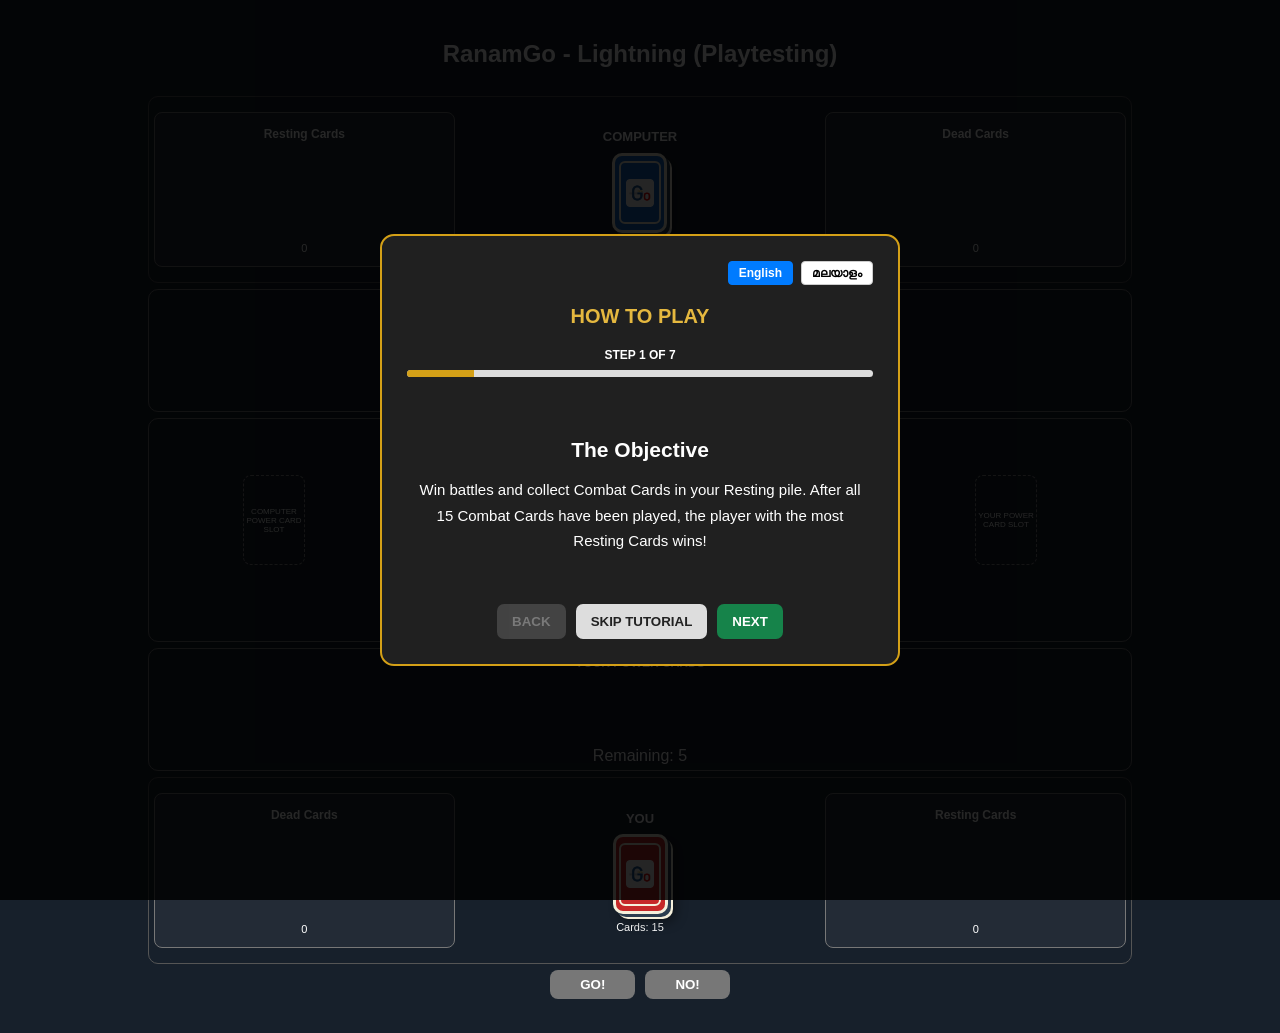
==== commit c1affb7e: "Add updated game and index files via upload" ====
--- a/game.html
+++ b/game.html
@@ -4,351 +4,251 @@
     <meta charset="UTF-8" />
     <meta name="viewport" content="width=device-width, initial-scale=1.0" />
     <link rel="icon" type="image/png" href="./public/ranamgo_logo_v3.0.png" />
-    <link rel="preconnect" href="https://fonts.googleapis.com" />
-    <link rel="preconnect" href="https://fonts.gstatic.com" crossorigin />
-    <link
-      href="https://fonts.googleapis.com/css2?family=Anton&family=Montserrat:ital,wght@0,100..900;1,100..900&display=swap"
-      rel="stylesheet" />
-    <!-- Updated to stable Bootstrap 5.3.3 -->
-    <link
-      href="https://cdn.jsdelivr.net/npm/bootstrap@5.3.3/dist/css/bootstrap.min.css"
-      rel="stylesheet"
-      integrity="sha384-QWTKZyjpPEjISv5WaRU9OFeRpok6YctnYmDr5pNlyT2bRjXh0JMhjY6hW+ALEwIH"
-      crossorigin="anonymous" />
-    <link rel="stylesheet" href="style.css" />
-    <title>RanamGo</title>
+    <title>Play game!</title>
+    <link rel="stylesheet" href="game.css" />
   </head>
   <body>
-    <header class="side-padding">
-      <!-- As a link -->
-      <nav class="navbar fg-2">
-        <div>
-          <a class="navbar-brand d-flex align-items-stretch gap-2" href="/">
-            <img
-              src="/public/ranamgo_logo_v3.0.png"
-              alt="RanamGo"
-              class="logo"
-              width="70"
-              height="70" />
-            <h1>RanamGo</h1>
-          </a>
-        </div>
-      </nav>
-    </header>
-
-    <!-- Banner -->
-    <section class="section side-padding">
-      <div class="row w-100 d-flex align-items-center">
-        <div class="col-md-12 col-lg-6">
-          <div class="d-flex flex-column gap-3">
-            <div class="main-heading text-center text-lg-start">
-              a two player card experience
-            </div>
-            <p class="text-center text-lg-start">
-              A fast paced, two player card game combining luck, tactical
-              decisions, and Power Attack.
-            </p>
-            <div
-              class="row border-top pt-4 text-center text-lg-start gap-lg-0 gap-4">
-              <div class="col-lg-4 col-md-12 col-sm-12">
-                <div
-                  class="fs-3 anton text-uppercase"
-                  style="color: var(--primary-color)">
-                  2 - 8 min
-                </div>
-                <div class="mont text-uppercase">match pace</div>
-              </div>
-              <div class="col-lg-4 col-md-12 col-sm-12">
-                <div
-                  class="fs-3 anton text-uppercase"
-                  style="color: var(--primary-color)">
-                  2 players
-                </div>
-                <div class="mont text-uppercase">pure duel</div>
-              </div>
-              <div class="col-lg-4 col-md-12 col-sm-12">
-                <div
-                  class="fs-3 anton text-uppercase"
-                  style="color: var(--primary-color)">
-                  40 cards
-                </div>
-                <div class="mont text-uppercase">core deck</div>
-              </div>
-            </div>
-          </div>
-        </div>
-        <div class="col-md-12 col-lg-6">
-          <div class="card-stack">
-            <div class="card bottom-card">
-              <img
-                src="./public/destructor_card.png"
-                alt="RanamGo - 2 player card game lightning card" />
-            </div>
-
-            <!-- Middle Card (Rotated Left) -->
-            <div class="card middle-card">
-              <img
-                src="./public/normal_card.png"
-                alt="RanamGo - 2 player card game lightning card" />
-            </div>
-
-            <!-- Top Card (Vertical) -->
-            <div class="card top-card">
-              <img
-                src="./public/power_card.png"
-                alt="RanamGo - 2 player card game lightning card" />
-            </div>
-          </div>
-        </div>
-      </div>
-    </section>
-
-    <!-- Game modes -->
-    <section
-      class="section side-padding py-5 text-white d-flex align-items-center"
-      style="background-color: var(--primary-color)">
-      <div class="flex-column gap-3">
-        <div class="main-heading text-lg-start text-center">three ways to play</div>
-        <p class="text-center text-lg-start" style="max-width: 1000px">
-          RanamGo is an independently developed card game currently available
-          for early playtesting. The game can be played in three exciting modes:
-          Lightning, Thunder, and Typhoon. Try the
-          <a
-             href="#contact-section" style="color: white;">online game, explore the Print & Play edition, and share your
-            feedback</a
-          >
-          to help shape RanamGo's future.
-        </p>
-        <div class="row g-4">
-          <!-- Card Item 1 -->
-          <div class="col-12 col-md-4">
-            <div class="custom-card p-4 shadow-sm h-100">
-              <div class="d-flex flex-column h-100 justify-content-between">
-                <div>
-                  <img
-                    class="mode-icon mb-2"
-                    src="./public/lightning-icon.svg"
-                    alt="RanamGo - a 2 player game - lightning mode" />
-                  <h4 class="fw-bold mb-1 text-black text-uppercase">
-                    Lightning
-                  </h4>
-                  <p class="text-muted mb-0">
-                    A fast-paced mode based on simultaneous card reveals.
-                  </p>
-                </div>
-                <div
-                  class="d-flex justify-content-between align-items-center pt-3 border-top text-secondary small">
-                  <span class="fw-bold fs-5">2 Players</span>
-                  <span
-                    class="fw-semibold fs-5"
-                    style="color: var(--primary-color)"
-                    >2 min</span
-                  >
+    <main class="game-container">
+      <h2>RanamGo - Lightning (Playtesting)</h2>
+
+      <section class="game-board">
+        <!-- LAYER 1: COMPUTER COMBAT CARDS -->
+        <section class="player-row computer-row">
+          <div class="pile">
+            <h4>Resting Cards</h4>
+            <div id="computer-resting" class="pile-cards"></div>
+            <span id="computer-resting-count">0</span>
+          </div>
+
+          <div class="deck-area">
+            <h3>COMPUTER</h3>
+            <div id="computer-cards" class="deck-container">
+              <div class="card-back blue-back">
+                <div class="card-back-pattern">
+                  <img src="./public/ranamgo_logo_v3.0.png" alt="ranamGo" />
                 </div>
               </div>
             </div>
-          </div>
-
-          <!-- Card Item 2 -->
-          <div class="col-12 col-md-4">
-            <div class="custom-card p-4 shadow-sm h-100">
-              <div class="d-flex flex-column h-100 justify-content-between">
-                <div>
-                  <img
-                    class="mode-icon mb-2"
-                    src="./public/thunder-icon.svg"
-                    alt="RanamGo - a 2 player game - thunder mode" />
-                  <h4 class="fw-bold mb-1 text-black text-uppercase">
-                    Thunder
-                  </h4>
-                  <p class="text-muted mb-0">
-                    A strategic mode where players select cards from their
-                    hands.
-                  </p>
-                </div>
-                <div
-                  class="d-flex justify-content-between align-items-center pt-3 border-top text-secondary small">
-                  <span class="fw-bold fs-5">2 Players</span>
-                  <span
-                    class="fw-semibold fs-5"
-                    style="color: var(--primary-color)"
-                    >4 min</span
-                  >
+            <span>Cards: <span id="computer-count">15</span></span>
+          </div>
+
+          <div class="pile">
+            <h4>Dead Cards</h4>
+            <div id="computer-dead" class="pile-cards"></div>
+            <span id="computer-dead-count">0</span>
+          </div>
+        </section>
+
+        <!-- LAYER 2: COMPUTER POWER CARDS -->
+        <section class="power-row computer-power-row">
+          <h3>COMPUTER POWER CARDS</h3>
+
+          <div id="computer-power-cards" class="power-card-row">
+            <!-- Five Power Cards will be created by JavaScript -->
+          </div>
+
+          <span>Remaining: <span id="computer-power-count">5</span></span>
+        </section>
+
+        <!-- LAYER 3: BATTLEFIELD -->
+        <section class="battle-area">
+          <h3>BATTLE FIELD</h3>
+
+          <div class="battle-slots">
+            <div class="card-slot" id="computer-power-slot">COMPUTER POWER CARD SLOT</div>
+
+            <div class="card-slot" id="computer-slot">COMPUTER COMBAT CARD SLOT</div>
+
+            <div class="card-slot" id="player-slot">YOUR POWER CARD SLOT</div>
+
+            <div class="card-slot" id="player-power-slot">YOUR POWER CARD SLOT</div>
+          </div>
+
+          <div id="game-status">Ready to play</div>
+
+        </section>
+
+        <!-- LAYER 4: PLAYER POWER CARDS -->
+        <section class="power-row player-power-row">
+          <h3>YOUR POWER CARDS</h3>
+
+          <div id="player-power-cards" class="power-card-row">
+            <!-- Five Power Cards will be created by JavaScript -->
+          </div>
+
+          <span>Remaining: <span id="player-power-count">5</span></span>
+        </section>
+
+        <!-- LAYER 5: PLAYER COMBAT CARDS -->
+        <section class="player-row human-row">
+          <div class="pile">
+            <h4>Dead Cards</h4>
+            <div id="player-dead" class="pile-cards"></div>
+            <span id="player-dead-count">0</span>
+          </div>
+
+          <div class="deck-area">
+            <h3>YOU</h3>
+            <div id="player-cards" class="deck-container">
+              <div class="card-back red-back">
+                <div class="card-back-pattern">
+                  <img src="./public/ranamgo_logo_v3.0.png" alt="RanamGo logo" />
                 </div>
               </div>
             </div>
-          </div>
-
-          <!-- Card Item 3 -->
-          <div class="col-12 col-md-4">
-            <div class="custom-card p-4 shadow-sm h-100">
-              <div class="d-flex flex-column h-100 justify-content-between">
-                <div>
-                  <img
-                    class="mode-icon mb-2"
-                    src="./public/typhoon-icon.svg"
-                    alt="RanamGo - a 2 player game - typhoon mode" />
-                  <h4 class="fw-bold mb-1 text-black text-uppercase">
-                    Typhoon
-                  </h4>
-                  <p class="text-muted mb-0">
-                    A tactical mode with an opening battle to determine the
-                    first player
-                  </p>
-                </div>
-                <div
-                  class="d-flex justify-content-between align-items-center pt-3 border-top text-secondary small">
-                  <span class="fw-bold fs-5">2 Players</span>
-                  <span
-                    class="fw-semibold fs-5"
-                    style="color: var(--primary-color)"
-                    >8 min</span
-                  >
-                </div>
-              </div>
-            </div>
-          </div>
-        </div>
-      </div>
-    </section>
-
-    <!-- Creator Section -->
-    <section
-      class="section side-padding py-5 text-white d-flex align-items-center"
-      style="background-color: var(--secondary-color)">
-      <div class="d-flex flex-column gap-3">
-        <div class="row g-4 w-100">
-          <div class="col-lg-6 col-md-12 d-flex justify-content-center">
-            <img
-              src="./public/vishnu-creator-designer-ranamgo.jpg"
-              style="width: 300px; border-radius: 7px; object-fit: cover"
-              alt="RanamGo - 2 player game - creator and designer - vishnu" />
-          </div>
-          <div class="col-lg-6 col-md-12 text-center text-lg-start">
-            <div class="main-heading">behind ranamgo</div>
-
-            <div class="mb-3">
-              <div>
-                <span class="fw-bold">Vishnu GS</span>,
-                <span>Creator & Game Designer of RanamGo</span>
-              </div>
-              <div>Kerala, India</div>
-            </div>
-
-            <div>
-              I am an independent creator with an interest in exploring ideas
-              across multiple fields. RanamGo is one of the ideas I conceived
-              and developed, drawing inspiration from the Panchabhootha concept
-              - the five elements of nature, which I interpreted as special
-              Power elements within the game.
-            </div>
-
-            <div>
-              What began as an idea evolved into a two-player card game built
-              around luck, tactical decisions, and Power Attacks.
-            </div>
-
-            <div class="fw-bold mt-3">
-              Independently conceived and developed in India.
-            </div>
-          </div>
-        </div>
-      </div>
-    </section>
-
-    <!-- Contanct Section -->
-    <section
-      class="section side-padding py-5 d-flex flex-column gap-3 align-items-center justify-content-center"
-      style="background-color: var(--tertiary-color)" id="contact-section">
-      <div class="main-heading text-center">get in touch</div>
-      <p class="text-center text-lg-start">
-        Interested in trying RanamGo, requesting a print-and-play copy, or
-        sharing feedback? Get in touch!
-      </p>
-
-      <!-- Buttons side-by-side and responsive -->
-      <div
-        class="d-flex flex-row gap-3 align-items-center justify-content-center flex-wrap">
-        <a
-          href="https://www.instagram.com/ranamgo"
-          target="_blank"
-          class="text-decoration-none">
-          <button class="contact-btn">instagram</button>
-        </a>
-        <a
-          href="mailto:ranamgo.game@gmail.com"
-          target="_blank"
-          class="text-decoration-none">
-          <button class="contact-btn">email</button>
-        </a>
-      </div>
-
-      <div class="d-flex flex-column gap-3 mt-5 align-items-center">
-        <h3>Contact/Request Print & Play</h3>
-        <a
-          target="_blank"
-          href="https://docs.google.com/forms/d/e/1FAIpQLSepD5z3Kp5ancSZblmBYC_XOMTyLwGGI173fUWOsmF3MMaWdw/viewform?usp=publish-editor">
-          <button class="form-btn">contact or request print & play</button>
-        </a>
-        <small
-           class="text-lg-start text-center"><strong
-            >Your email is strictly for sending your print-and-play files and
-            rulebook. No marketing or spam.</strong
-          ></small
-        >
-        <a target="_blank" href="game.html" class="mt-5">
-          <button class="game-btn">play lightning mode online now!</button>
-        </a>
-      </div>
-    </section>
-
-    <!-- Footer -->
-    <footer class="side-padding py-5 bg-white">
-      <div
-        class="container d-flex flex-column align-items-center justify-content-center text-center gap-4">
-        <!-- Logo & Brand Name -->
-        <div>
-          <a
-            class="navbar-brand d-flex align-items-center justify-content-center gap-2 text-decoration-none"
-            href="/">
-            <img
-              src="/public/ranamgo_logo_v3.0.png"
-              alt="RanamGo"
-              class="logo"
-              width="50"
-              height="50" />
-            <h3 class="m-0">RanamGo</h3>
-          </a>
-        </div>
-
-        <!-- Instagram & Email Links -->
-        <div
-          class="d-flex flex-row gap-3 align-items-center justify-content-center flex-wrap">
-          <a
-            href="https://www.instagram.com/ranamgo"
-            target="_blank"
-            class="contact-btn text-decoration-none"
-            >instagram</a
-          >
-          <a
-            href="mailto:ranamgo.game@gmail.com"
-            target="_blank"
-            class="contact-btn text-decoration-none"
-            >email</a
-          >
-        </div>
-
-        <!-- Copyright Text -->
-        <div class="text-black mt-2">
-          <small>&copy; 2026 RanamGo. All rights reserved.</small>
-        </div>
-      </div>
-    </footer>
-
-    <!-- Updated JS bundle to match version 5.3.3 -->
-    <script
-      src="https://cdn.jsdelivr.net/npm/bootstrap@5.3.3/dist/js/bootstrap.bundle.min.js"
-      integrity="sha384-YvpcrYf0tY3lHB60NNkmXc5s9fDVZLESaAA55NDzOxhy9GkcIdslK1eN7N6jIeHz"
-      crossorigin="anonymous"></script>
+            <span>Cards: <span id="player-count">15</span></span>
+          </div>
+
+          <div class="pile">
+            <h4>Resting Cards</h4>
+            <div id="player-resting" class="pile-cards"></div>
+            <span id="player-resting-count">0</span>
+          </div>
+        </section>
+
+        <!-- GO BUTTON -->
+        <div class="go-area">
+          <button id="go-button" disabled>GO!</button>
+          <button id="no-button" disabled>NO!</button>
+        </div>
+      </section>
+      <!-- <p id="game-status">Game is ready to be built.</p> -->
+    </main>
+
+    <!-- HOW TO PLAY TUTORIAL -->
+    <div id="tutorial-modal" class="modal hidden">
+      <div class="modal-content tutorial-content">
+        <div class="lang-toggle">
+          <button id="btn-en" class="active">English</button>
+          <button id="btn-ml">മലയാളം</button>
+        </div>
+        <h2>HOW TO PLAY</h2>
+
+        <div class="tutorial-progress">
+          <span id="tutorial-step-count">STEP 1 OF 6</span>
+          <div class="tutorial-progress-track">
+            <div id="tutorial-progress-fill"></div>
+          </div>
+        </div>
+
+        <div class="tutorial-step">
+          <h3 id="tutorial-title">The Objective</h3>
+          <p id="tutorial-description">
+            Win battles and collect Combat Cards in your Resting pile. The
+            player with the most Resting Cards wins!
+          </p>
+        </div>
+
+        <div class="tutorial-buttons">
+          <button id="tutorial-back-button" disabled>BACK</button>
+
+          <button id="tutorial-skip-button">SKIP TUTORIAL</button>
+
+          <button id="tutorial-next-button">NEXT</button>
+        </div>
+      </div>
+    </div>
+
+    <!-- INITIAL POWER CARD SELECTION MODAL -->
+    <div id="power-selection-modal" class="modal hidden">
+      <div class="modal-content power-selection-content">
+        <h2>SELECT YOUR POWER CARD</h2>
+
+        <p id="power-selection-message">
+          Choose one card. You can reveal only one!
+        </p>
+
+        <div id="power-selection-cards" class="power-selection-cards">
+          <!-- Five cards will be created by JavaScript -->
+        </div>
+
+        <button id="power-selection-close-button" disabled>START GAME</button>
+      </div>
+    </div>
+
+    <!-- POWER ATTACK MODAL -->
+    <div id="power-modal" class="modal hidden">
+      <div class="modal-content">
+        <h2>POWER ATTACK!</h2>
+
+        <p id="power-message">Waiting for Power Cards...</p>
+
+        <div class="power-battle-slots">
+          <div class="power-player">
+            <h3>COMPUTER</h3>
+            <div id="modal-computer-power" class="modal-power-slot"></div>
+          </div>
+
+          <div class="power-player">
+            <h3>YOU</h3>
+            <div id="modal-player-power" class="modal-power-slot"></div>
+          </div>
+        </div>
+
+        <button id="power-play-button">PLAY</button>
+      </div>
+    </div>
+
+    <!-- GO / STOP PENALTY MODAL -->
+    <div id="penalty-modal" class="modal hidden">
+      <div class="modal-content penalty-content">
+        <h2>PENALTY!</h2>
+
+        <p>You touched the shared Power deck without declaring GO.</p>
+
+        <p>
+          The computer wins this battle. Both Combat Cards are moved to the
+          computer's Resting pile.
+        </p>
+
+        <button id="penalty-close-button">CONTINUE</button>
+      </div>
+    </div>
+
+    <!-- GAME OVER MODAL -->
+    <div id="game-over-modal" class="modal hidden">
+      <div class="modal-content game-over-content">
+        <h2>GAME OVER!</h2>
+
+        <h1 id="final-winner">YOU WIN!</h1>
+
+        <div class="final-score">
+          <!-- PLAYER RESULTS -->
+          <div class="final-player">
+            <h3 id="player-result-title">YOU</h3>
+
+            <p>Resting Cards</p>
+            <div id="final-player-resting">0</div>
+
+            <p>Dead Cards</p>
+            <div id="final-player-dead">0</div>
+          </div>
+
+          <!-- COMPUTER RESULTS -->
+          <div class="final-player">
+            <h3 id="computer-result-title">COMPUTER</h3>
+
+            <p>Resting Cards</p>
+            <div id="final-computer-resting">0</div>
+
+            <p>Dead Cards</p>
+            <div id="final-computer-dead">0</div>
+          </div>
+        </div>
+
+        <!-- REMAINING POWER CARDS -->
+        <div class="remaining-power">
+          <h3>REMAINING POWER CARDS</h3>
+          <div id="final-power-count">0</div>
+        </div>
+
+        <!-- PLAY AGAIN BUTTON -->
+        <button id="play-again-button">PLAY AGAIN</button>
+        <a href="https://docs.google.com/forms/d/e/1FAIpQLSepD5z3Kp5ancSZblmBYC_XOMTyLwGGI173fUWOsmF3MMaWdw/viewform?usp=publish-editor" id="feedback-button">SEND FEEDBACK</a>
+      </div>
+    </div>
+
+    <script src="cards.js"></script>
+    <script src="game.js"></script>
   </body>
 </html>
--- a/game.css
+++ b/game.css
@@ -0,0 +1,901 @@
+* {
+    box-sizing: border-box;
+}
+
+body {
+    margin: 0;
+    padding: 20px;
+    font-family: Arial, sans-serif;
+    background: #17202b;
+    color: white;
+    font-family: "Montserrat", sans-serif;
+}
+
+.game-container {
+    max-width: 1000px;
+    margin: auto;
+    text-align: center;
+}
+
+/* .game-board {
+    width: 100%;
+    height: 100dvh;
+    padding: 8px;
+    display: grid;
+    grid-template-rows: minmax(0, 1fr) minmax(0, 1.2fr) minmax(0, 1fr) auto auto;
+    gap: 6px;
+    overflow: hidden;
+} */
+
+.game-board {
+    width: 100%;
+    min-height: 100dvh;
+    padding: 8px;
+    display: grid;
+    grid-template-rows:
+        minmax(0, 1fr) auto minmax(0, 1.2fr) auto minmax(0, 1fr) auto auto;
+    gap: 6px;
+}
+
+/* Top and bottom player rows */
+.player-row {
+    display: grid;
+    grid-template-columns: 1fr 1.2fr 1fr;
+    align-items: center;
+    justify-items: center;
+    gap: 5px;
+    min-height: 0;
+    border: 1px solid #555;
+    border-radius: 10px;
+    padding: 5px;
+}
+
+/* Power Card rows */
+.power-row {
+    display: flex;
+    flex-direction: column;
+    align-items: center;
+    justify-content: center;
+    gap: 5px;
+    min-width: 0;
+    padding: 5px;
+    border: 1px solid #777;
+    border-radius: 10px;
+}
+
+.power-row h3 {
+    margin: 2px;
+    font-size: 12px;
+}
+
+.power-card-row {
+    display: flex;
+    justify-content: center;
+    align-items: center;
+    gap: 8px;
+    width: 100%;
+    min-height: 65px;
+    flex-wrap: nowrap;
+}
+
+.deck-area,
+.pile,
+.power-area {
+    display: flex;
+    flex-direction: column;
+    align-items: center;
+    justify-content: center;
+    text-align: center;
+    gap: 4px;
+    min-width: 0;
+}
+
+/* .player-area,
+.battle-area {
+    padding: 20px;
+    border: 1px solid #526070;
+    border-radius: 12px;
+    background: #263545;
+} */
+
+.deck-area h3,
+.power-area h3 {
+    margin: 2px;
+    font-size: 13px;
+}
+
+
+.pile h4 {
+    margin: 2px;
+    font-size: 12px;
+}
+
+/* .pile-cards {
+    min-height: 18px;
+} */
+
+.pile span,
+.deck-area span,
+.power-area span {
+    font-size: 11px;
+}
+
+.deck-container {
+    display: flex;
+    justify-content: center;
+    align-items: center;
+    cursor: pointer;
+    min-height: 85px;
+}
+
+.card-zone {
+    min-height: 100px;
+    padding: 15px;
+    border: 1px dashed #aab7c4;
+    border-radius: 8px;
+}
+
+.battle-slots {
+    display: flex;
+    justify-content: center;
+    gap: 20px;
+    flex-wrap: wrap;
+}
+
+.card-slot {
+    background: #17202b;
+    width: 62px;
+    height: 90px;
+    border: 1px dashed #888;
+    border-radius: 8px;
+    display: flex;
+    justify-content: center;
+    align-items: center;
+    font-size: 8px;
+    text-align: center;
+    overflow-wrap: break-word;
+    word-break: break-word;
+}
+
+#game-status {
+    margin-top: 25px;
+    color: #f5d76e;
+    font-weight: bold;
+}
+
+.power-card.game-card, .power-card {
+    background-color: #d4a017;
+    color: #000000;
+    border-color: #fff2b2;
+}
+
+.card-back {
+    position: relative;
+    z-index: 10;
+    width: 55px;
+    height: 80px;
+    flex-shrink: 0;
+    border: 3px solid #f5f0dc;
+    border-radius: 10px;
+    display: flex;
+    justify-content: center;
+    align-items: center;
+    box-shadow: 2px 3px 6px rgba(0, 0, 0, 0.4);
+    font-size: 30px;
+    font-weight: bold;
+    color: #f5f0dc;
+    /* Creates the stack effect automatically */
+    box-shadow:
+        3px 3px 0px 0px #2c3e50,
+        /* First card layer offset */
+        5px 5px 0px 0px #f5f0dc,
+        /* Second card layer offset (border color) */
+        8px 8px 12px rgba(0, 0, 0, 0.4);
+    /* Drop shadow for depth */
+}
+
+.red-back {
+    background: #c62828;
+}
+
+.blue-back {
+    background: #1565c0;
+}
+
+.gold-back {
+    background: #d4a017;
+    color: #382600;
+}
+
+.card-back-pattern {
+    width: 85%;
+    height: 85%;
+    border: 2px solid currentColor;
+    border-radius: 6px;
+    display: flex;
+    justify-content: center;
+    align-items: center;
+    position: relative;
+    z-index: 1;
+}
+
+.card-back-pattern img {
+    width: 75%;
+    height: auto;
+    object-fit: contain;
+}
+
+/* Middle battle row */
+.middle-row {
+    display: grid;
+    grid-template-columns: minmax(0, 1fr) 65px;
+    align-items: stretch;
+    gap: 6px;
+    min-height: 0;
+}
+
+.battle-area,
+.power-area {
+    border: 1px solid #777;
+    border-radius: 10px;
+    padding: 6px;
+
+}
+
+.battle-area {
+    display: flex;
+    flex-direction: column;
+    align-items: center;
+    justify-content: center;
+    min-width: 0;
+    min-height: 0;
+    padding: 6px;
+    border: 1px solid #777;
+    border-radius: 10px;
+}
+
+.battle-area h3 {
+    margin: 2px 0 8px;
+    font-size: 13px;
+}
+
+.battle-slots {
+    display: flex;
+    justify-content: space-around;
+    align-items: center;
+    gap: 6px;
+    width: 100%;
+}
+
+.deck-empty {
+    display: none;
+}
+
+/* Revealed cards */
+.game-card {
+    width: 55px;
+    height: 80px;
+    font-size: 9px;
+    display: flex;
+    align-items: center;
+    justify-content: center;
+    flex-direction: column;
+    background-color: white;
+    color: black;
+    font-weight: 500;
+}
+
+/* Go button */
+.go-area {
+    display: flex;
+    justify-content: center;
+    gap: 10px;
+}
+
+#go-button, #no-button {
+    padding: 7px 30px;
+    border: none;
+    border-radius: 8px;
+    color: white;
+    font-weight: bold;
+    cursor: pointer;
+}
+
+#go-button {
+    background: #16834a;
+}
+
+#no-button {
+    background: #831616;
+}
+
+#go-button:disabled, #no-button:disabled {
+    background: #777;
+    cursor: not-allowed;
+}
+
+#game-status {
+    text-align: center;
+    font-size: 12px;
+    padding: 3px;
+}
+
+.card-piles {
+    display: flex;
+    justify-content: space-around;
+    gap: 20px;
+    margin: 25px 0;
+    flex-wrap: wrap;
+}
+
+.player-piles,
+.computer-piles {
+    flex: 1;
+    min-width: 220px;
+}
+
+/* Pile Container - Resting and Dead */
+
+.pile {
+    border: 1px solid #777;
+    border-radius: 8px;
+    padding: 12px;
+    margin: 10px 0;
+    background: rgba(255, 255, 255, 0.05);
+    /* max-width: 70px; */
+    width: 100%;
+}
+
+.pile-cards {
+    position: relative;
+    display: flex;
+    flex-wrap: wrap;
+    gap: 5px;
+    min-height: 30px;
+    width: 55px;
+    height: 75px;
+    margin: 8px auto;
+}
+
+/* .pile-cards {
+    position: relative;
+    width: 55px;
+    height: 75px;
+    margin: 8px auto;
+} */
+
+/* .pile-card {
+    position: absolute;
+    inset: 0;
+    width: 100%;
+    height: 100%;
+    border-radius: 6px;
+    background: linear-gradient(135deg, #263b68, #14213d);
+    border: 2px solid #d4af37;
+    box-sizing: border-box;
+    box-shadow:
+        2px 2px 0 #777,
+        4px 4px 0 #555;
+    display: flex;
+    align-items: center;
+    justify-content: center;
+} */
+
+.pile-card {
+    position: absolute;
+    top: 0;
+    left: 0;
+    width: 55px;
+    height: 75px;
+    box-sizing: border-box;
+    border-radius: 6px;
+    overflow: hidden;
+}
+
+
+.pile-card img {
+    width: 75%;
+    height: 75%;
+    object-fit: contain;
+}
+
+/* Add visible depth as cards accumulate */
+.pile-card:nth-child(2) {
+    box-shadow: 2px 2px 0 #777, 4px 4px 0 #555,
+        6px 6px 0 #444;
+}
+
+.pile-card:nth-child(3) {
+    box-shadow: 2px 2px 0 #777, 4px 4px 0 #555,
+        6px 6px 0 #444, 8px 8px 0 #333;
+}
+
+/* Card-back pattern alignment */
+.pile-card .card-back-pattern {
+    width: 100%;
+    height: 100%;
+    display: flex;
+    align-items: center;
+    justify-content: center;
+}
+
+.pile-card .card-back-pattern img {
+    display: block;
+    width: 75%;
+    height: 75%;
+    object-fit: contain;
+}
+
+
+/* 
+.pile-cards {
+    
+    width: 55px;
+    height: 75px;
+    margin: 8px auto;
+} */
+
+.pile p {
+    margin-bottom: 0;
+}
+
+
+.modal {
+    position: fixed;
+    inset: 0;
+    background: rgba(0, 0, 0, 0.85);
+    display: flex;
+    justify-content: center;
+    align-items: center;
+    z-index: 1000;
+    padding: 12px;
+}
+
+.modal.hidden {
+    display: none;
+}
+
+.modal-content {
+    width: min(420px, 95vw);
+    background: #202020;
+    border: 2px solid #d4a017;
+    border-radius: 14px;
+    padding: 20px 12px;
+    text-align: center;
+}
+
+.modal-content h2 {
+    color: #e5b83f;
+    font-size: 20px;
+}
+
+.power-battle-slots {
+    display: flex;
+    justify-content: space-around;
+    gap: 15px;
+    margin: 20px 0;
+}
+
+.power-player {
+    display: flex;
+    flex-direction: column;
+    align-items: center;
+    gap: 10px;
+}
+
+.modal-power-slot {
+    width: 90px;
+    height: 130px;
+    border: 1px dashed #d4a017;
+    border-radius: 9px;
+    display: flex;
+    justify-content: center;
+    align-items: center;
+}
+
+.modal-power-slot .game-card {
+    width: 80px;
+    height: 116px;
+}
+
+#power-play-button {
+    padding: 10px 35px;
+    border: none;
+    border-radius: 8px;
+    background: #d4a017;
+    color: #222;
+    font-weight: bold;
+    cursor: pointer;
+}
+
+.penalty-content h2 {
+    color: #ff5252;
+}
+
+.penalty-content p {
+    line-height: 1.5;
+    font-size: 14px;
+}
+
+
+/* Game over modal */
+.game-over-content {
+    width: 90%;
+    max-width: 500px;
+    max-height: 90vh;
+    overflow-y: auto;
+    text-align: center;
+    padding: 20px;
+}
+
+.game-over-content h2 {
+    margin-bottom: 10px;
+}
+
+#final-winner {
+    margin: 10px 0 20px;
+    color: #d4af37;
+}
+
+.final-score {
+    display: grid;
+    grid-template-columns: 1fr 1fr;
+    gap: 12px;
+}
+
+.final-player {
+    background: rgba(128, 128, 128, 0.15);
+    border-radius: 10px;
+    padding: 12px;
+}
+
+.final-player h3 {
+    font-size: 14px;
+}
+
+.final-player p {
+    margin: 12px 0 3px;
+    font-size: 13px;
+}
+
+.final-player div {
+    font-size: 24px;
+    font-weight: bold;
+}
+
+.remaining-power {
+    margin-top: 20px;
+}
+
+#final-power-count {
+    font-size: 28px;
+    font-weight: bold;
+    margin-top: 5px;
+}
+
+#play-again-button, #feedback-button {
+    margin-top: 22px;
+    padding: 12px 28px;
+    border: none;
+    border-radius: 8px;
+    background: #d4af37;
+    color: #222;
+    font-weight: bold;
+    font-size: 16px;
+    cursor: pointer;
+}
+
+#feedback-button {
+    text-decoration: none;
+}
+
+
+#play-again-button:hover, #feedback-button:hover {
+    opacity: 0.85;
+}
+
+
+/* Card movement towards a collection pile */
+.moving-card {
+    position: fixed !important;
+    z-index: 9999 !important;
+    margin: 0 !important;
+    pointer-events: none;
+    transition:
+        left 0.65s ease-in-out,
+        top 0.65s ease-in-out,
+        width 0.65s ease-in-out,
+        height 0.65s ease-in-out;
+}
+
+
+.moving-deck-card {
+    position: fixed !important;
+    z-index: 9999 !important;
+    margin: 0 !important;
+    pointer-events: none;
+
+    transition:
+        left 0.65s ease-in-out,
+        top 0.65s ease-in-out,
+        width 0.65s ease-in-out,
+        height 0.65s ease-in-out;
+}
+
+
+/* INITIAL POWER CARD SELECTION */
+
+.power-selection-content {
+    width: min(550px, 95vw);
+}
+
+.power-selection-cards {
+    display: flex;
+    justify-content: center;
+    align-items: center;
+    gap: 10px;
+    margin: 25px 0;
+}
+
+.power-choice-card {
+    width: 65px;
+    height: 95px;
+    flex-shrink: 0;
+    border: 3px solid #f5f0dc;
+    border-radius: 9px;
+    background: #d4a017;
+    color: #222;
+    display: flex;
+    justify-content: center;
+    align-items: center;
+    text-align: center;
+    font-weight: bold;
+    font-size: 12px;
+    cursor: pointer;
+    box-shadow: 2px 3px 6px rgba(0, 0, 0, 0.4);
+    transition: transform 0.25s;
+}
+
+.power-choice-card:hover:not(.disabled) {
+    transform: translateY(-6px);
+}
+
+.power-choice-card.disabled {
+    opacity: 0.4;
+    cursor: not-allowed;
+}
+
+.power-choice-card.revealed {
+    background: #fff2b2;
+    border-color: #d4a017;
+    cursor: default;
+}
+
+#power-selection-close-button {
+    padding: 10px 30px;
+    border: none;
+    border-radius: 8px;
+    background: #16834a;
+    color: white;
+    font-weight: bold;
+    cursor: pointer;
+}
+
+#power-selection-close-button:disabled {
+    background: #777;
+    cursor: not-allowed;
+}
+
+
+/* MAIN PLAYGROUND POWER CARDS */
+
+.power-row-card {
+    width: 42px;
+    height: 62px;
+    flex-shrink: 0;
+    border: 2px solid #f5f0dc;
+    border-radius: 7px;
+    background: #d4a017;
+    color: #222;
+    display: flex;
+    justify-content: center;
+    align-items: center;
+    font-size: 8px;
+    font-weight: bold;
+    cursor: pointer;
+}
+
+.power-row-card:hover {
+    transform: scale(1.1);
+    transition: all 0.2s linear;
+}
+
+.power-row-card.used {
+    visibility: hidden;
+}
+
+.power-row-card.empty {
+    visibility: hidden;
+    pointer-events: none;
+}
+
+
+/* HOW TO PLAY TUTORIAL */
+
+.lang-toggle {
+    display: flex;
+    gap: 8px;
+    margin-bottom: 20px;
+    justify-content: end;
+}
+
+.lang-toggle button {
+    padding: 4px 10px;
+    /* Made padding smaller */
+    font-size: 12px;
+    /* Reduced font size */
+    border: 1px solid #ccc;
+    background: #fff;
+    cursor: pointer;
+    border-radius: 4px;
+    font-weight: bold;
+    transition: all 0.2s ease;
+}
+
+.lang-toggle button.active {
+    background: #007bff;
+    color: #fff;
+    border-color: #007bff;
+}
+
+.tutorial-content {
+    width: min(520px, 94vw);
+    text-align: center;
+    padding: 25px;
+}
+
+.tutorial-progress {
+    margin: 20px 0;
+}
+
+#tutorial-step-count {
+    display: block;
+    font-size: 12px;
+    margin-bottom: 8px;
+    font-weight: bold;
+}
+
+.tutorial-progress-track {
+    width: 100%;
+    height: 7px;
+    background: #ddd;
+    border-radius: 10px;
+    overflow: hidden;
+}
+
+#tutorial-progress-fill {
+    width: 16.66%;
+    height: 100%;
+    background: #d4a017;
+    transition: width 0.3s ease;
+}
+
+.tutorial-step {
+    min-height: 150px;
+    padding: 20px 10px;
+}
+
+.tutorial-step h3 {
+    font-size: 21px;
+    margin-bottom: 15px;
+}
+
+.tutorial-step p {
+    font-size: 15px;
+    line-height: 1.7;
+}
+
+.tutorial-buttons {
+    display: flex;
+    justify-content: center;
+    align-items: center;
+    flex-wrap: wrap;
+    gap: 10px;
+    margin-top: 15px;
+}
+
+.tutorial-buttons button {
+    padding: 10px 15px;
+    border: none;
+    border-radius: 7px;
+    cursor: pointer;
+    font-weight: bold;
+}
+
+#tutorial-back-button {
+    background: #777;
+    color: white;
+}
+
+#tutorial-next-button {
+    background: #16834a;
+    color: white;
+}
+
+#tutorial-skip-button {
+    background: #ddd;
+    color: #222;
+}
+
+.tutorial-buttons button:disabled {
+    opacity: 0.4;
+    cursor: not-allowed;
+}
+
+
+/* Combat card reveal animation */
+@keyframes cardFlip {
+    0% {
+        transform: perspective(800px) rotateY(90deg) scale(0.9);
+        opacity: 0;
+    }
+
+    60% {
+        transform: perspective(800px) rotateY(-10deg) scale(1.03);
+        opacity: 1;
+    }
+
+    100% {
+        transform: perspective(800px) rotateY(0deg) scale(1);
+        opacity: 1;
+    }
+}
+
+.game-card.reveal-animation {
+    animation: cardFlip 0.5s ease-out both;
+    transform-style: preserve-3d;
+}
+
+
+/* Small screens */
+@media (max-width: 600px) {
+    .game-board {
+        padding: 4px;
+        gap: 4px;
+    }
+
+    .player-row {
+        padding: 3px;
+        gap: 2px;
+    }
+
+    .card-back {
+        width: 46px;
+        height: 68px;
+    }
+
+    .deck-container {
+        min-height: 72px;
+    }
+
+    .card-slot {
+        width: 52px;
+        height: 76px;
+    }
+
+    .game-card {
+        width: 46px;
+        height: 68px;
+    }
+
+    .middle-row {
+        grid-template-columns: minmax(0, 1fr) 55px;
+        gap: 3px;
+    }
+
+    .pile h4,
+    .deck-area h3,
+    .power-area h3 {
+        font-size: 10px;
+    }
+}
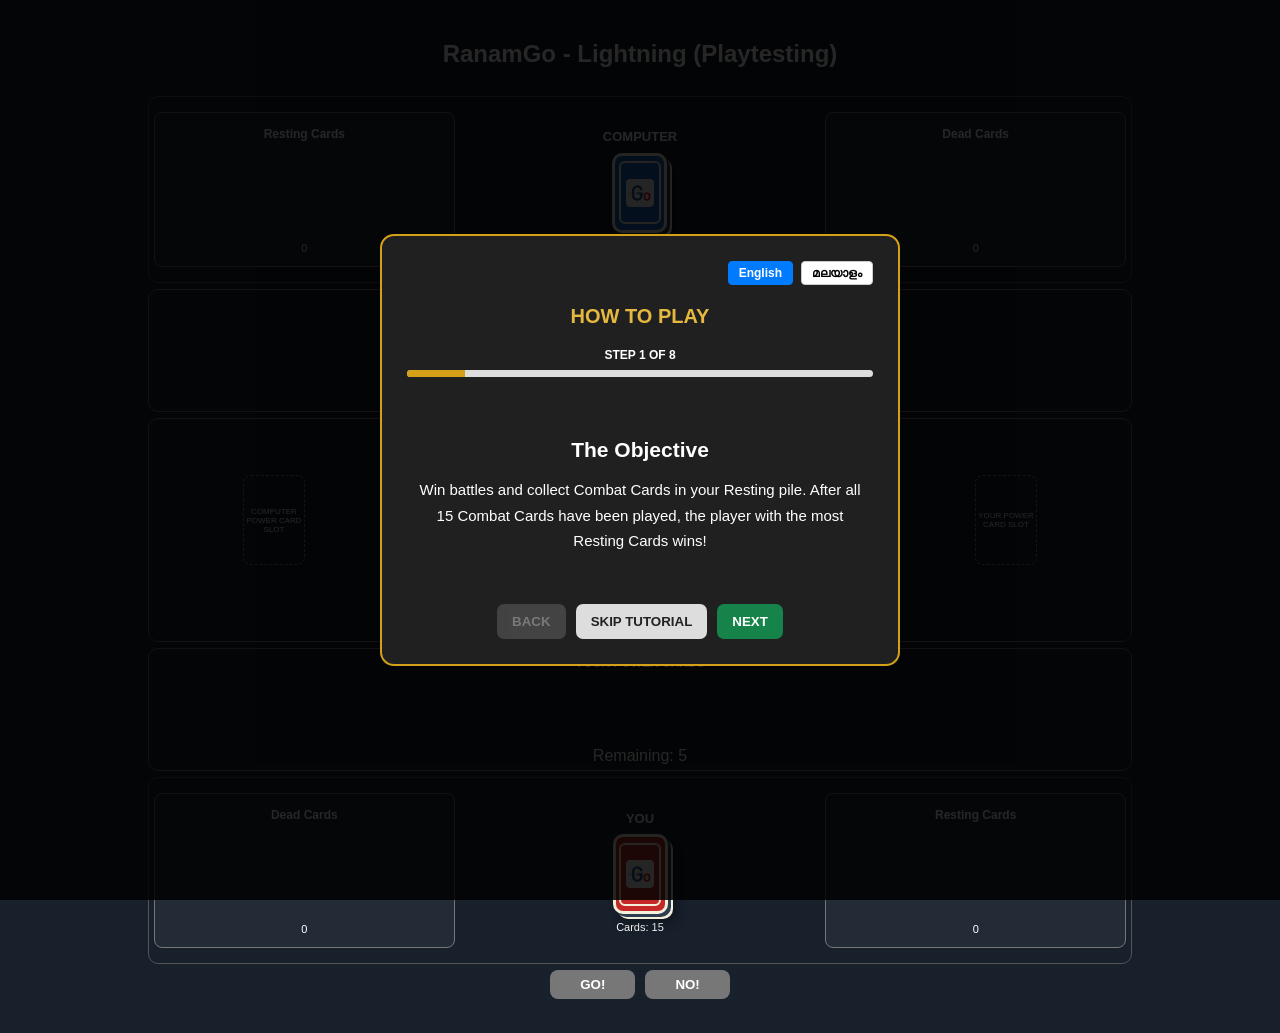
==== commit b95926c3: "Add updated game and index files via upload" ====
--- a/game.html
+++ b/game.html
@@ -55,17 +55,22 @@
           <h3>BATTLE FIELD</h3>
 
           <div class="battle-slots">
-            <div class="card-slot" id="computer-power-slot">COMPUTER POWER CARD SLOT</div>
-
-            <div class="card-slot" id="computer-slot">COMPUTER COMBAT CARD SLOT</div>
+            <div class="card-slot" id="computer-power-slot">
+              COMPUTER POWER CARD SLOT
+            </div>
+
+            <div class="card-slot" id="computer-slot">
+              COMPUTER COMBAT CARD SLOT
+            </div>
 
             <div class="card-slot" id="player-slot">YOUR POWER CARD SLOT</div>
 
-            <div class="card-slot" id="player-power-slot">YOUR POWER CARD SLOT</div>
+            <div class="card-slot" id="player-power-slot">
+              YOUR POWER CARD SLOT
+            </div>
           </div>
 
           <div id="game-status">Ready to play</div>
-
         </section>
 
         <!-- LAYER 4: PLAYER POWER CARDS -->
@@ -92,7 +97,9 @@
             <div id="player-cards" class="deck-container">
               <div class="card-back red-back">
                 <div class="card-back-pattern">
-                  <img src="./public/ranamgo_logo_v3.0.png" alt="RanamGo logo" />
+                  <img
+                    src="./public/ranamgo_logo_v3.0.png"
+                    alt="RanamGo logo" />
                 </div>
               </div>
             </div>
@@ -149,6 +156,28 @@
       </div>
     </div>
 
+    <!-- SELECT PLAYER SET -->
+    <div id="colour-selection-modal" class="modal hidden">
+      <div class="modal-content colour-selection-content">
+        <h2>CHOOSE YOUR COLOUR</h2>
+        <p>Select the Combat Card colour you want to play with.</p>
+
+        <div class="colour-options">
+          <button class="colour-option red-option" data-colour="red">
+            <span>RED</span>
+          </button>
+
+          <button class="colour-option blue-option" data-colour="blue">
+            <span>BLUE</span>
+          </button>
+        </div>
+
+        <p id="colour-selection-message">Choose your colour to continue.</p>
+
+        <button id="colour-selection-continue" disabled>CONTINUE</button>
+      </div>
+    </div>
+
     <!-- INITIAL POWER CARD SELECTION MODAL -->
     <div id="power-selection-modal" class="modal hidden">
       <div class="modal-content power-selection-content">
@@ -244,7 +273,56 @@
 
         <!-- PLAY AGAIN BUTTON -->
         <button id="play-again-button">PLAY AGAIN</button>
-        <a href="https://docs.google.com/forms/d/e/1FAIpQLSepD5z3Kp5ancSZblmBYC_XOMTyLwGGI173fUWOsmF3MMaWdw/viewform?usp=publish-editor" id="feedback-button">SEND FEEDBACK</a>
+        <a
+          href="https://docs.google.com/forms/d/e/1FAIpQLSepD5z3Kp5ancSZblmBYC_XOMTyLwGGI173fUWOsmF3MMaWdw/viewform?usp=publish-editor"
+          id="feedback-button"
+          >SEND FEEDBACK</a
+        >
+      </div>
+    </div>
+
+    <!-- SUDDEN DEATH MODAL -->
+    <div id="sudden-death-modal" class="modal hidden">
+      <div class="modal-content sudden-death-content">
+        <h2>SUDDEN DEATH</h2>
+        <h1>THE FINAL SHOWDOWN</h1>
+
+        <p>The regular battle is over!</p>
+
+        <p>
+          Both players have the same number of Resting Cards. It's time to
+          settle the game through Sudden Death!
+        </p>
+
+        <div class="sudden-death-rules">
+          <h3>HOW IT WORKS</h3>
+
+          <ul>
+            <li>
+              Both players use their Resting Cards as their new Combat decks.
+            </li>
+
+            <li>Both players reveal one Combat Card in each battle.</li>
+
+            <li>
+              Power Attacks are allowed when enough Power Cards are available.
+            </li>
+
+            <li>
+              If a Power Attack is unavailable, the higher-value Combat Card
+              wins.
+            </li>
+
+            <li>If a Power Attack ends in a tie, the battle continues.</li>
+
+            <li>
+              The first player to win a battle wins the game! (Higher-valued
+              card wins the game)
+            </li>
+          </ul>
+        </div>
+
+        <button id="sudden-death-begin-button">LET'S BEGIN</button>
       </div>
     </div>
 
--- a/game.css
+++ b/game.css
@@ -573,7 +573,7 @@
     margin-top: 5px;
 }
 
-#play-again-button, #feedback-button {
+#play-again-button, #feedback-button, #sudden-death-begin-button, #penalty-close-button, #colour-selection-continue {
     margin-top: 22px;
     padding: 12px 28px;
     border: none;
@@ -590,10 +590,57 @@
 }
 
 
-#play-again-button:hover, #feedback-button:hover {
+#play-again-button:hover, #feedback-button:hover, #colour-selection-continue:hover {
     opacity: 0.85;
 }
 
+/* Player set modal */
+.colour-selection-content {
+    text-align: center;
+    max-width: 450px;
+    padding: 30px;
+}
+
+.colour-options {
+    display: flex;
+    justify-content: center;
+    gap: 20px;
+    margin: 25px 0;
+}
+
+.colour-option {
+    width: 130px;
+    height: 170px;
+    border-radius: 12px;
+    border: 3px solid transparent;
+    cursor: pointer;
+    font-size: 22px;
+    font-weight: bold;
+    color: white;
+    transition: transform 0.2s, border-color 0.2s;
+}
+
+.red-option {
+    background: #a83232;
+}
+
+.blue-option {
+    background: #245aa5;
+}
+
+.colour-option:hover {
+    transform: translateY(-5px);
+}
+
+.colour-option.selected {
+    border-color: #e0b43c;
+    transform: translateY(-5px);
+}
+
+#colour-selection-continue:disabled {
+    opacity: 0.5;
+    cursor: not-allowed;
+}
 
 /* Card movement towards a collection pile */
 .moving-card {
@@ -623,6 +670,57 @@
 }
 
 
+/* SUDDEN DEATH BATTLE MODAL */
+.sudden-death-content {
+    text-align: center;
+    max-width: 600px;
+    width: 100%;
+    max-height: 100vh;
+    padding: 30px;
+    overflow-y: auto;
+}
+
+.sudden-death-content h2 {
+    color: #e0b43c;
+    font-size: 28px;
+    margin-bottom: 10px;
+}
+
+.sudden-death-content h1 {
+    font-size: 23px;
+    margin-bottom: 20px;
+}
+
+.sudden-death-content p {
+    line-height: 1.6;
+    margin-bottom: 15px;
+}
+
+.sudden-death-rules {
+    text-align: left;
+    margin: 20px 0;
+}
+
+.sudden-death-rules h3 {
+    text-align: center;
+    margin-bottom: 12px;
+}
+
+.sudden-death-rules ul {
+    padding-left: 22px;
+}
+
+.sudden-death-rules li {
+    margin-bottom: 10px;
+    line-height: 1.5;
+}
+
+#sudden-death-begin-button {
+    margin-top: 15px;
+    cursor: pointer;
+}
+
+
 /* INITIAL POWER CARD SELECTION */
 
 .power-selection-content {
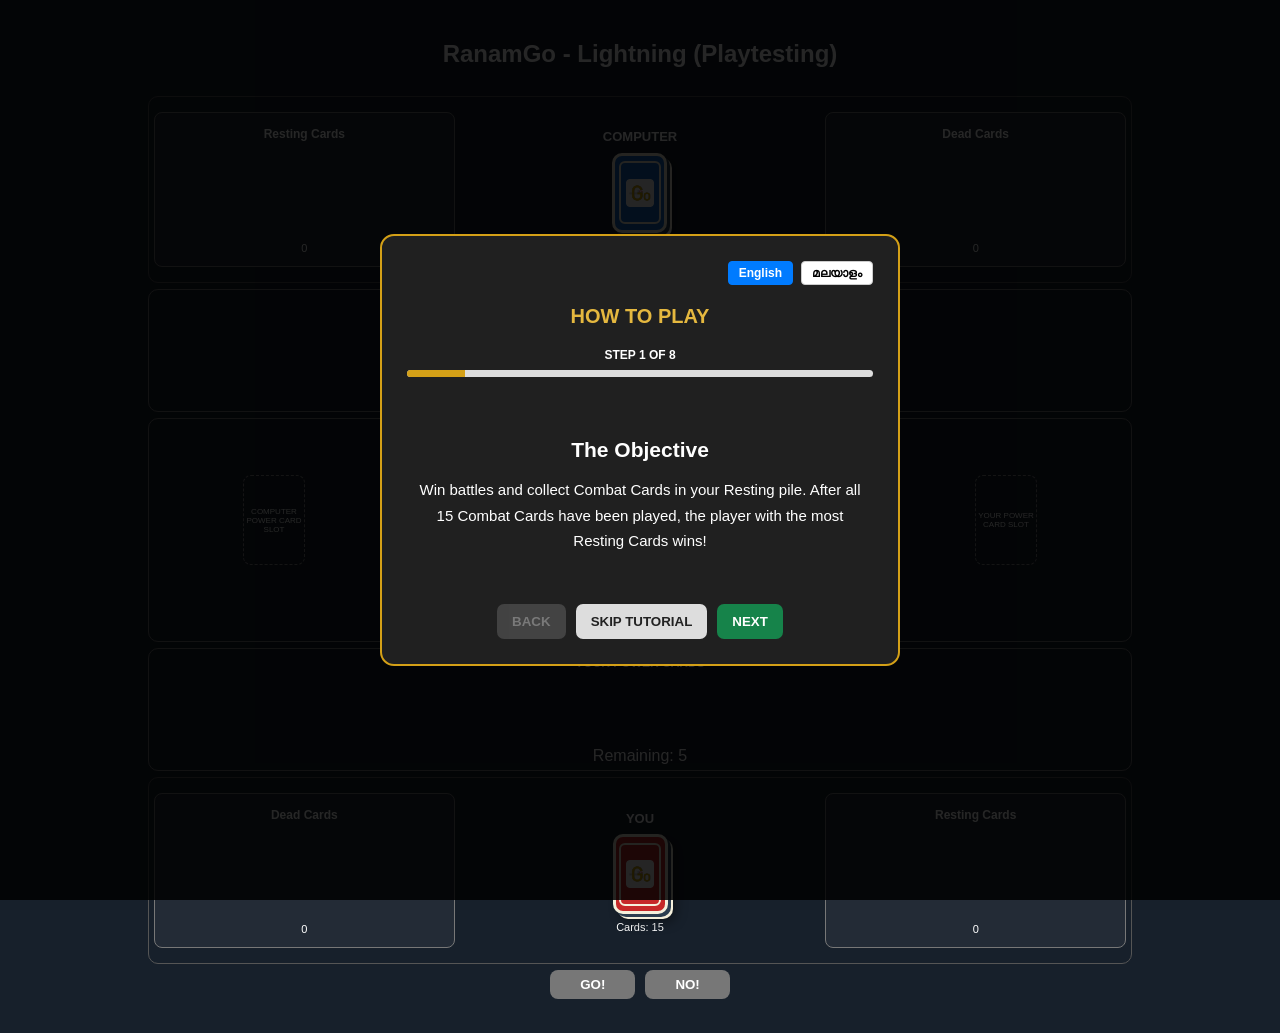
==== commit 8df37238: "Add updated index and game files via upload" ====
--- a/game.html
+++ b/game.html
@@ -3,7 +3,7 @@
   <head>
     <meta charset="UTF-8" />
     <meta name="viewport" content="width=device-width, initial-scale=1.0" />
-    <link rel="icon" type="image/png" href="./public/ranamgo_logo_v3.0.png" />
+    <link rel="icon" type="image/png" href="./public/ranamgo_logo_v4.0.png" />
     <title>Play game!</title>
     <link rel="stylesheet" href="game.css" />
   </head>
@@ -25,7 +25,7 @@
             <div id="computer-cards" class="deck-container">
               <div class="card-back blue-back">
                 <div class="card-back-pattern">
-                  <img src="./public/ranamgo_logo_v3.0.png" alt="ranamGo" />
+                  <img src="./public/ranamgo_logo_v4.0.png" alt="ranamGo" />
                 </div>
               </div>
             </div>
@@ -98,7 +98,7 @@
               <div class="card-back red-back">
                 <div class="card-back-pattern">
                   <img
-                    src="./public/ranamgo_logo_v3.0.png"
+                    src="./public/ranamgo_logo_v4.0.png"
                     alt="RanamGo logo" />
                 </div>
               </div>
